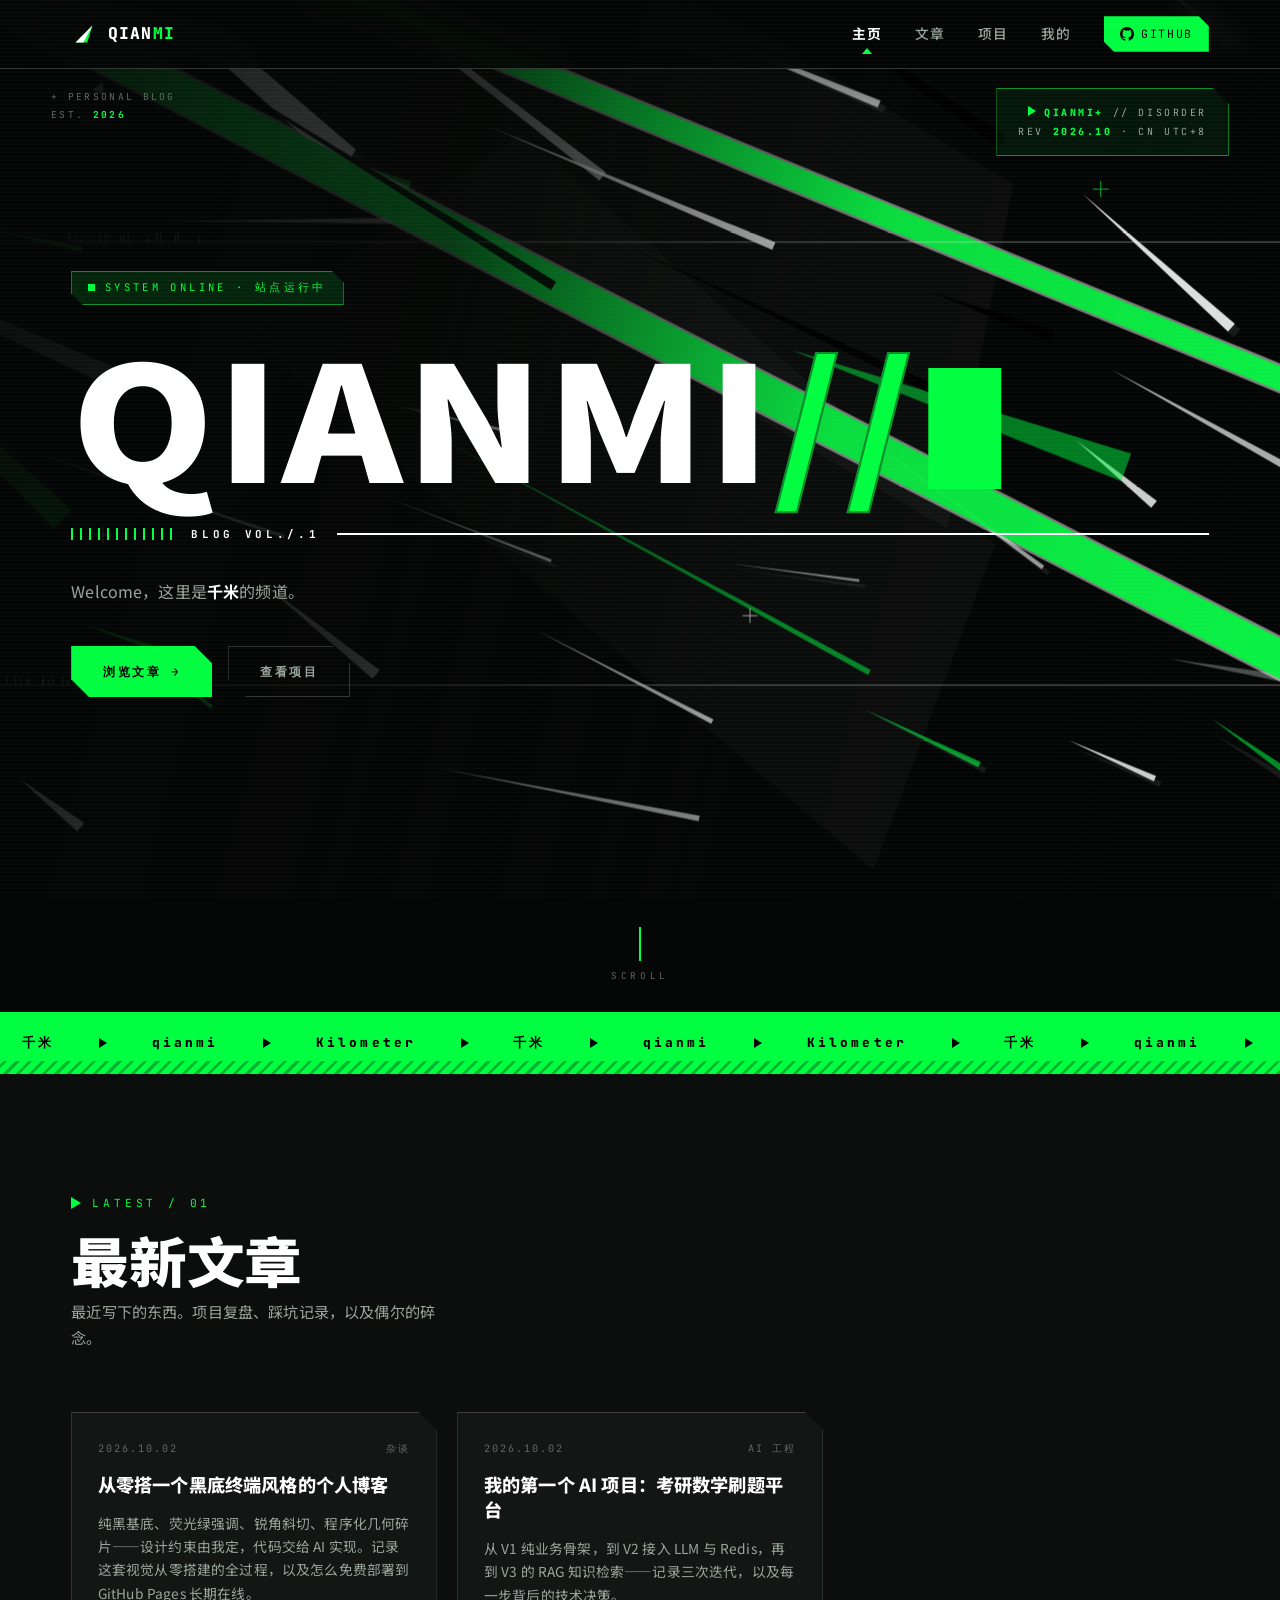
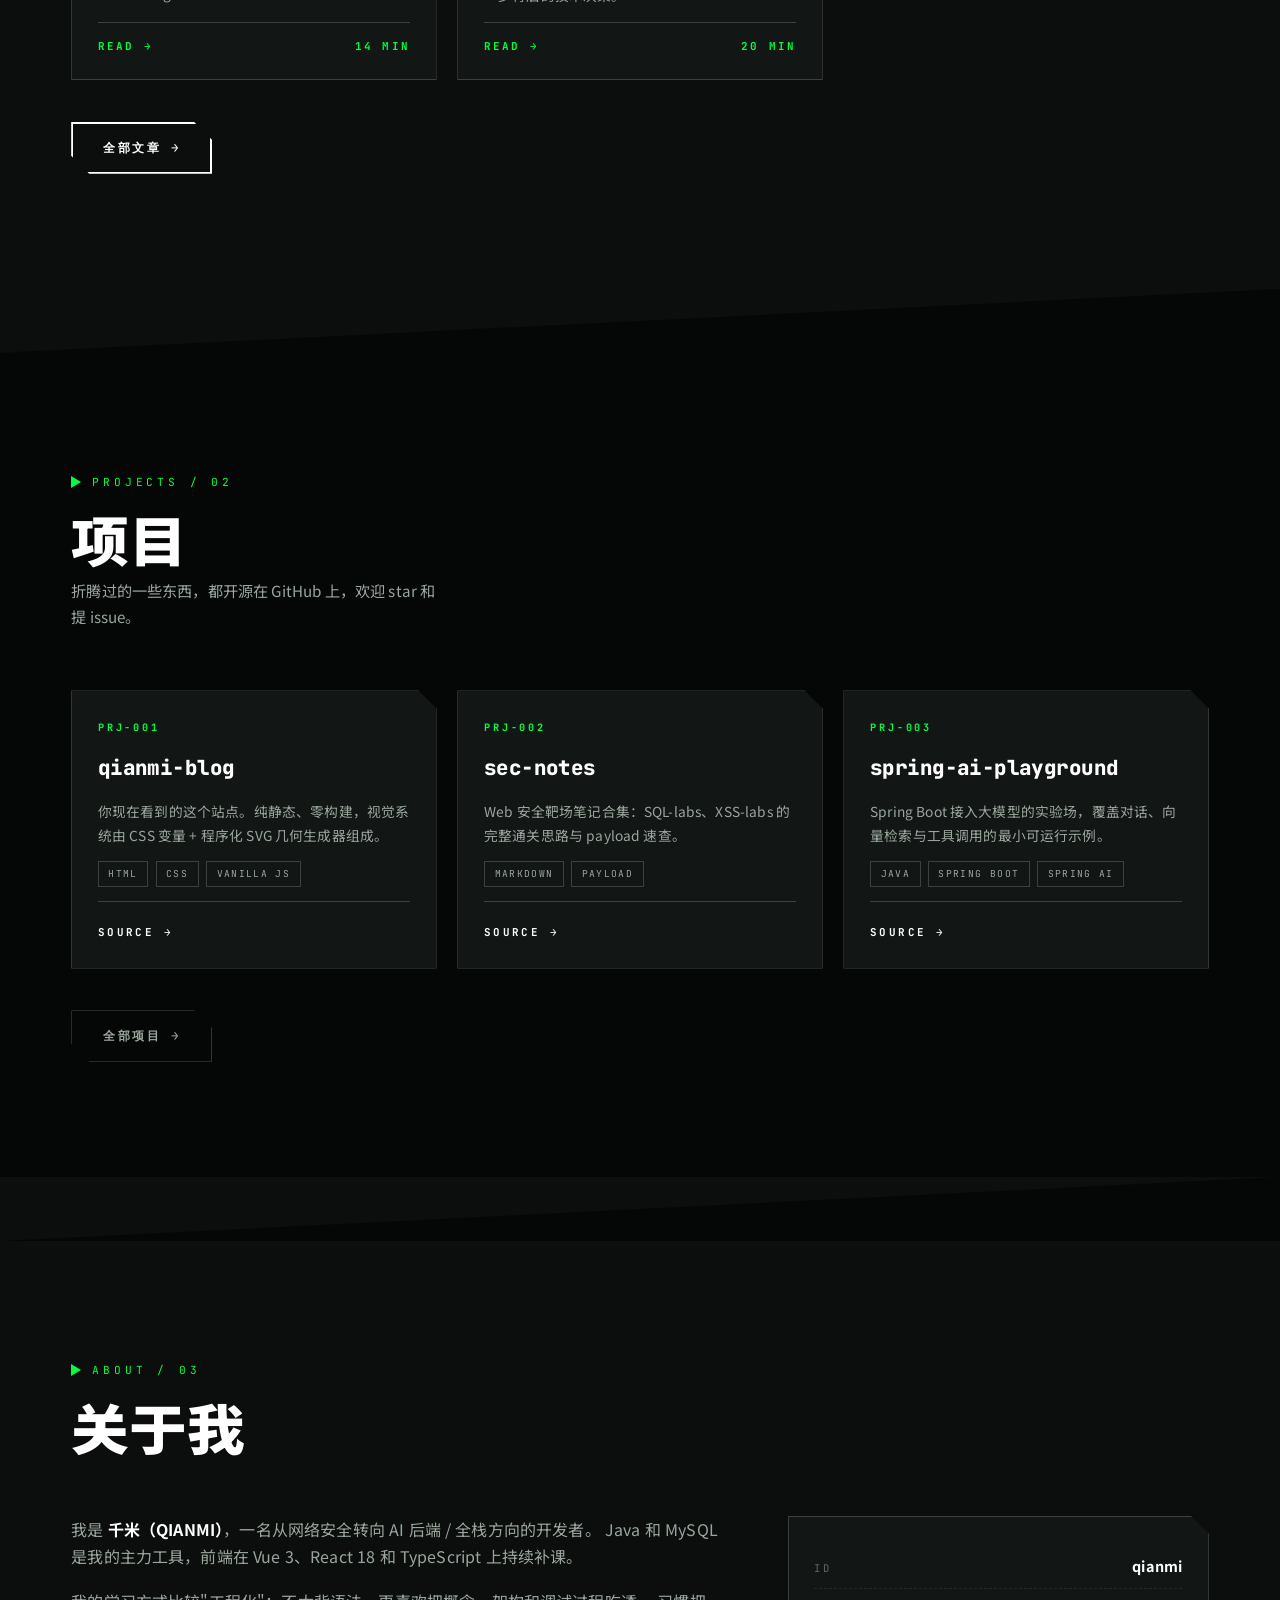
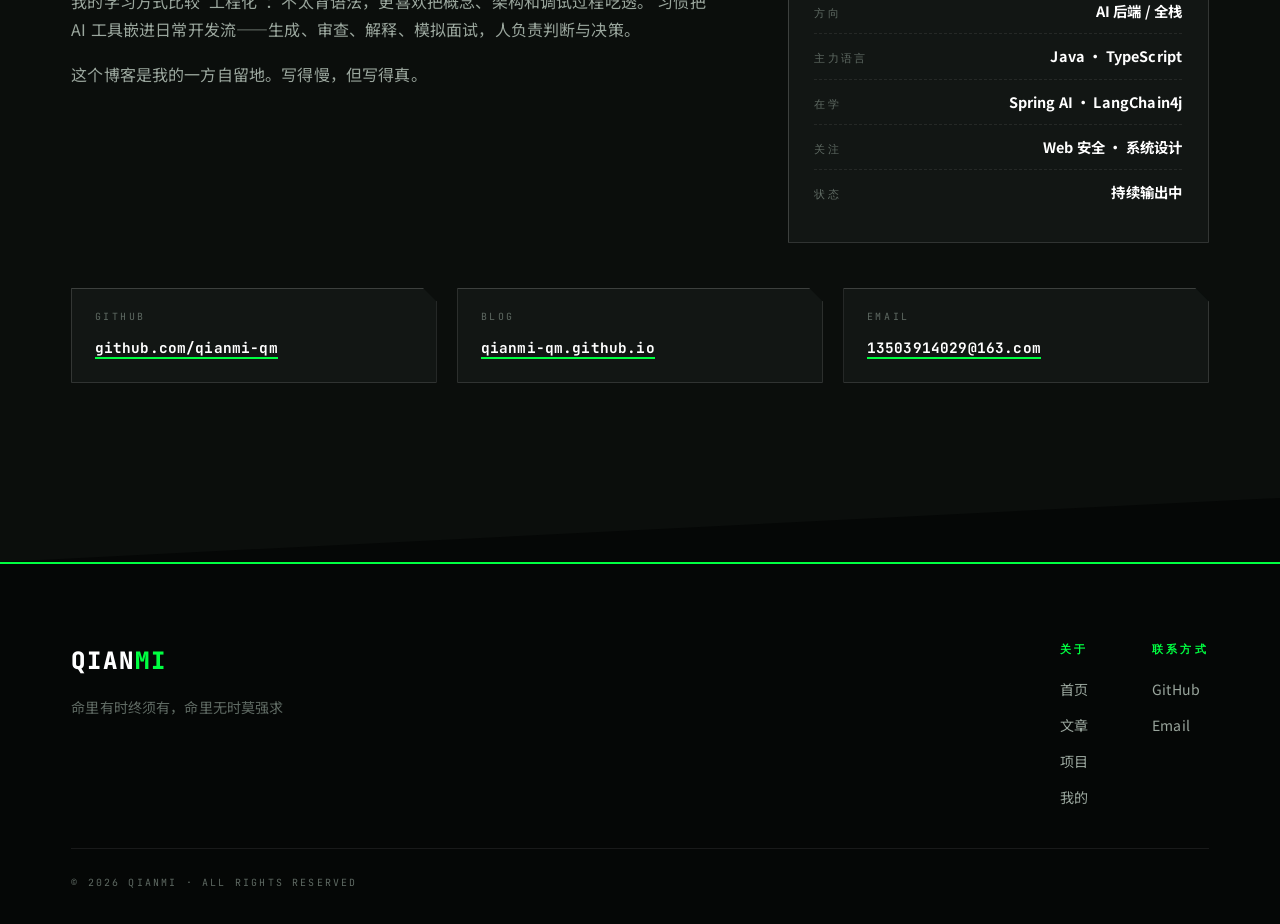
==== index.html @ 4e1a79b9 "feat: 跑马灯上方统一加 SCROLL 指示器、文字在绿色块内垂直居中并加装饰纹理条、撤回像素光标" ====
﻿<!DOCTYPE html>
<html lang="zh-CN">
<head>
<meta charset="UTF-8">
<meta name="viewport" content="width=device-width, initial-scale=1">
<title>QIANMI // 个人博客</title>
<meta name="description" content="QIANMI 的个人博客 —— 记录后端开发、Web 安全与 AI 工程化的学习与实践。">
<link rel="icon" href="data:image/svg+xml,%3Csvg xmlns='http://www.w3.org/2000/svg' viewBox='0 0 40 40'%3E%3Crect width='40' height='40' fill='%23050706'/%3E%3Cpath d='M6 34 L34 6 L26 34 Z' fill='%2300ff41'/%3E%3Cpath d='M6 34 L34 6 L20 34 Z' fill='%23ffffff'/%3E%3C/svg%3E">
<link rel="preconnect" href="https://fonts.googleapis.com">
<link rel="preconnect" href="https://fonts.gstatic.com" crossorigin>
<link href="https://fonts.googleapis.com/css2?family=JetBrains+Mono:wght@300;400;700;800&family=Noto+Sans+SC:wght@400;500;700;900&display=swap" rel="stylesheet">
<link rel="stylesheet" href="assets/css/moss.css">
</head>
<body>

<!-- ========== 导航 ========== -->
<nav class="nav">
  <div class="wrap nav__inner">
    <a class="brand" href="index.html" aria-label="QIANMI 首页">
      <svg class="brand__mark" viewBox="0 0 40 40" aria-hidden="true">
        <rect width="40" height="40" fill="#050706"/>
        <path d="M7 33 L33 7 L25 33 Z" fill="#00ff41"/>
        <path d="M7 33 L33 7 L19 33 Z" fill="#fff"/>
      </svg>
      <span class="brand__text">Qian<em>mi</em></span>
    </a>

    <div class="nav__links">
      <a class="nav__link" href="index.html" aria-current="page">主页</a>
      <a class="nav__link" href="archive.html">文章</a>
      <a class="nav__link" href="projects.html">项目</a>
      <a class="nav__link" href="about.html">我的</a>
      <a class="nav__gh" href="https://github.com/qianmi-qm" target="_blank" rel="noopener">
        <svg width="14" height="14" viewBox="0 0 16 16" fill="currentColor" aria-hidden="true"><path d="M8 0C3.58 0 0 3.58 0 8c0 3.54 2.29 6.53 5.47 7.59.4.07.55-.17.55-.38 0-.19-.01-.82-.01-1.49-2.01.37-2.53-.49-2.69-.94-.09-.23-.48-.94-.82-1.13-.28-.15-.68-.52-.01-.53.63-.01 1.08.58 1.23.82.72 1.21 1.87.87 2.33.66.07-.52.28-.87.51-1.07-1.78-.2-3.64-.89-3.64-3.95 0-.87.31-1.59.82-2.15-.08-.2-.36-1.02.08-2.12 0 0 .67-.21 2.2.82a7.4 7.4 0 0 1 2-.27c.68 0 1.36.09 2 .27 1.53-1.04 2.2-.82 2.2-.82.44 1.1.16 1.92.08 2.12.51.56.82 1.27.82 2.15 0 3.07-1.87 3.75-3.65 3.95.29.25.54.73.54 1.48 0 1.07-.01 1.93-.01 2.2 0 .21.15.46.55.38A8.01 8.01 0 0 0 16 8c0-4.42-3.58-8-8-8Z"/></svg>
        GitHub
      </a>
    </div>

    <button class="nav__toggle" type="button" aria-label="打开导航菜单" aria-expanded="false">
      <span></span><span></span><span></span>
    </button>
  </div>
</nav>

<!-- ========== Hero ========== -->
<header class="hero">
  <svg class="hero__shards" data-shard-field='{"seed":11,"focal":{"x":0.76,"y":0.24},"flow":-155,"density":1.0,"beams":2,"contrast":0.42,"greenRatio":0.32}' aria-hidden="true"></svg>
  <div class="hero__veil"></div>

  <!-- 角落标注 -->
  <span class="corner-label corner-label--tl">+ PERSONAL BLOG<br>EST. <em>2026</em></span>

  <!-- 右上 HUD 科技框 -->
  <div class="hud-box" aria-hidden="true">
    <span class="tri-arrow"></span><b>QIANMI+</b> // DISORDER<br>
    REV <b>2026.10</b> · CN UTC+8
  </div>

  <div class="wrap hero__inner">
    <span class="hero__badge"><i></i> System online · 站点运行中</span>

    <h1 class="hero__title">
      <span data-glitch="QIANMI">QIANMI</span><span class="slash">//</span><i class="cursor" aria-hidden="true"></i>
    </h1>

    <!-- 横贯刻度线条 -->
    <div class="hero__rule" aria-hidden="true">
      <span>BLOG VOL./.1</span>
    </div>

    <p class="hero__cn">
      Welcome，这里是<strong>千米</strong>的频道。
    </p>

    <div class="hero__actions">
      <a class="btn btn--solid" href="archive.html"><span>浏览文章 →</span></a>
      <a class="btn btn--ghost" href="projects.html"><span>查看项目</span></a>
    </div>
  </div>
</header>

<!-- ========== 滚动提示 + 跑马灯 ========== -->
<div class="scroll-hint scroll-hint--strip" aria-hidden="true">
  <i></i>
  <span>Scroll</span>
</div>

<div class="ticker" aria-hidden="true">
  <div class="ticker__track">
    <div class="ticker__group">
      <span class="ticker__item">千米</span><span class="ticker__item">qianmi</span><span class="ticker__item">Kilometer</span>
      <span class="ticker__item">千米</span><span class="ticker__item">qianmi</span><span class="ticker__item">Kilometer</span>
      <span class="ticker__item">千米</span><span class="ticker__item">qianmi</span><span class="ticker__item">Kilometer</span>
      <span class="ticker__item">千米</span><span class="ticker__item">qianmi</span><span class="ticker__item">Kilometer</span>
      <span class="ticker__item">千米</span><span class="ticker__item">qianmi</span><span class="ticker__item">Kilometer</span>
      <span class="ticker__item">千米</span><span class="ticker__item">qianmi</span><span class="ticker__item">Kilometer</span>
    </div>
    <div class="ticker__group">
      <span class="ticker__item">千米</span><span class="ticker__item">qianmi</span><span class="ticker__item">Kilometer</span>
      <span class="ticker__item">千米</span><span class="ticker__item">qianmi</span><span class="ticker__item">Kilometer</span>
      <span class="ticker__item">千米</span><span class="ticker__item">qianmi</span><span class="ticker__item">Kilometer</span>
      <span class="ticker__item">千米</span><span class="ticker__item">qianmi</span><span class="ticker__item">Kilometer</span>
      <span class="ticker__item">千米</span><span class="ticker__item">qianmi</span><span class="ticker__item">Kilometer</span>
      <span class="ticker__item">千米</span><span class="ticker__item">qianmi</span><span class="ticker__item">Kilometer</span>
    </div>
  </div>
</div>

<div class="neon-bar" aria-hidden="true"></div>

<!-- ========== 最新文章 ========== -->
<section class="sec sec--ink-2">
  <div class="wrap">
    <div class="sec__head reveal">
      <span class="kicker">Latest / 01</span>
      <h2 class="sec__title">最新文章</h2>
      <p class="sec__desc">最近写下的东西。项目复盘、踩坑记录，以及偶尔的碎念。</p>
    </div>

    <div class="post-grid">
      <a class="post-tile reveal" href="posts/homepage-build.html" data-delay="0">
        <div class="post-tile__top">
          <span>2026.10.02</span>
          <span>杂谈</span>
        </div>
        <h3 class="post-tile__title">从零搭一个黑底终端风格的个人博客</h3>
        <p class="post-tile__excerpt">纯黑基底、荧光绿强调、锐角斜切、程序化几何碎片——设计约束由我定，代码交给 AI 实现。记录这套视觉从零搭建的全过程，以及怎么免费部署到 GitHub Pages 长期在线。</p>
        <div class="post-tile__foot">
          <span>Read →</span>
          <span>14 min</span>
        </div>
      </a>

      <a class="post-tile reveal" href="posts/first-ai-program.html" data-delay="90">
        <div class="post-tile__top">
          <span>2026.10.02</span>
          <span>AI 工程</span>
        </div>
        <h3 class="post-tile__title">我的第一个 AI 项目：考研数学刷题平台</h3>
        <p class="post-tile__excerpt">从 V1 纯业务骨架，到 V2 接入 LLM 与 Redis，再到 V3 的 RAG 知识检索——记录三次迭代，以及每一步背后的技术决策。</p>
        <div class="post-tile__foot">
          <span>Read →</span>
          <span>20 min</span>
        </div>
      </a>
    </div>

    <div class="hero__actions" style="margin-top:2.6rem">
      <a class="btn" href="archive.html"><span>全部文章 →</span></a>
    </div>
  </div>
</section>

<div class="slant slant--2-ink" aria-hidden="true"></div>

<!-- ========== 项目（黑底对比区） ========== -->
<section class="sec sec--ink">
  <div class="wrap">
    <div class="sec__head reveal">
      <span class="kicker">Projects / 02</span>
      <h2 class="sec__title">项目</h2>
      <p class="sec__desc">折腾过的一些东西，都开源在 GitHub 上，欢迎 star 和提 issue。</p>
    </div>

    <div class="proj-grid">
      <article class="proj-card reveal" data-delay="0">
        <span class="proj-card__id">PRJ-001</span>
        <h3 class="proj-card__name">qianmi-blog</h3>
        <p class="proj-card__desc">你现在看到的这个站点。纯静态、零构建，视觉系统由 CSS 变量 + 程序化 SVG 几何生成器组成。</p>
        <div class="proj-card__stack">
          <span>HTML</span><span>CSS</span><span>Vanilla JS</span>
        </div>
        <div class="proj-card__links">
          <a href="https://github.com/qianmi-qm" target="_blank" rel="noopener">Source →</a>
        </div>
      </article>

      <article class="proj-card reveal" data-delay="90">
        <span class="proj-card__id">PRJ-002</span>
        <h3 class="proj-card__name">sec-notes</h3>
        <p class="proj-card__desc">Web 安全靶场笔记合集：SQL-labs、XSS-labs 的完整通关思路与 payload 速查。</p>
        <div class="proj-card__stack">
          <span>Markdown</span><span>Payload</span>
        </div>
        <div class="proj-card__links">
          <a href="https://github.com/qianmi-qm" target="_blank" rel="noopener">Source →</a>
        </div>
      </article>

      <article class="proj-card reveal" data-delay="180">
        <span class="proj-card__id">PRJ-003</span>
        <h3 class="proj-card__name">spring-ai-playground</h3>
        <p class="proj-card__desc">Spring Boot 接入大模型的实验场，覆盖对话、向量检索与工具调用的最小可运行示例。</p>
        <div class="proj-card__stack">
          <span>Java</span><span>Spring Boot</span><span>Spring AI</span>
        </div>
        <div class="proj-card__links">
          <a href="https://github.com/qianmi-qm" target="_blank" rel="noopener">Source →</a>
        </div>
      </article>
    </div>

    <div class="hero__actions" style="margin-top:2.6rem">
      <a class="btn btn--ghost" href="projects.html"><span>全部项目 →</span></a>
    </div>
  </div>
</section>

<div class="slant slant--ink-2 slant--rev" aria-hidden="true"></div>

<!-- ========== 关于 ========== -->
<section class="sec sec--ink-2">
  <div class="wrap">
    <div class="sec__head reveal">
      <span class="kicker">About / 03</span>
      <h2 class="sec__title">关于我</h2>
    </div>

    <div class="about-grid">
      <div class="about-text reveal">
        <p>
          我是 <strong>千米（QIANMI）</strong>，一名从网络安全转向 AI 后端 / 全栈方向的开发者。
          Java 和 MySQL 是我的主力工具，前端在 Vue 3、React 18 和 TypeScript 上持续补课。
        </p>
        <p>
          我的学习方式比较"工程化"：不太背语法，更喜欢把概念、架构和调试过程吃透。
          习惯把 AI 工具嵌进日常开发流——生成、审查、解释、模拟面试，人负责判断与决策。
        </p>
        <p>
          这个博客是我的一方自留地。写得慢，但写得真。
        </p>
      </div>

      <aside class="about-facts reveal" data-delay="120">
        <dl style="margin:0">
          <div class="fact"><dt>ID</dt><dd>qianmi</dd></div>
          <div class="fact"><dt>方向</dt><dd>AI 后端 / 全栈</dd></div>
          <div class="fact"><dt>主力语言</dt><dd>Java · TypeScript</dd></div>
          <div class="fact"><dt>在学</dt><dd>Spring AI · LangChain4j</dd></div>
          <div class="fact"><dt>关注</dt><dd>Web 安全 · 系统设计</dd></div>
          <div class="fact"><dt>状态</dt><dd>持续输出中</dd></div>
        </dl>
      </aside>
    </div>

    <div class="contact-list reveal">
      <dl class="contact-item" style="margin:0">
        <dt>GitHub</dt>
        <dd><a href="https://github.com/qianmi-qm" target="_blank" rel="noopener">github.com/qianmi-qm</a></dd>
      </dl>
      <dl class="contact-item" style="margin:0">
        <dt>Blog</dt>
        <dd><a href="index.html">qianmi-qm.github.io</a></dd>
      </dl>
      <dl class="contact-item" style="margin:0">
        <dt>Email</dt>
        <dd><a href="mailto:13503914029@163.com">13503914029@163.com</a></dd>
      </dl>
    </div>
  </div>
</section>

<div class="slant slant--2-ink" aria-hidden="true"></div>

<!-- ========== 页脚 ========== -->
<footer class="footer">
  <div class="wrap">
    <div class="footer__top">
      <div class="footer__brand">
        <span class="brand__text">Qian<em>mi</em></span>
        <p>命里有时终须有，命里无时莫强求</p>
      </div>

      <div class="footer__cols">
        <div class="footer__col">
          <h4>关于</h4>
          <ul>
            <li><a href="index.html">首页</a></li>
            <li><a href="archive.html">文章</a></li>
            <li><a href="projects.html">项目</a></li>
            <li><a href="about.html">我的</a></li>
          </ul>
        </div>
        <div class="footer__col">
          <h4>联系方式</h4>
          <ul>
            <li><a href="https://github.com/qianmi-qm" target="_blank" rel="noopener">GitHub</a></li>
            <li><a href="mailto:13503914029@163.com">Email</a></li>
          </ul>
        </div>
      </div>
    </div>

    <div class="footer__bottom">
      <span>© <span data-year>2026</span> QIANMI · ALL RIGHTS RESERVED</span>
    </div>
  </div>
</footer>

<script src="assets/js/moss.js"></script>
</body>
</html>
---- assets/css/moss.css ----
/* ==========================================================================
   QIANMI // MOSS SYSTEM v5 — BLACK TERMINAL
   纯黑基底 · 白荆棘碎片 · 荧光绿强调 · 横贯刻度线 · 宽体海报排版
   ========================================================================== */

/* ---------- 1. Tokens ---------- */
:root {
  --ink: #000000;
  --bg: #050706;
  --bg-2: #0b0e0c;
  --bg-3: #121614;
  --bg-4: #1a201c;
  --paper: #ffffff;

  --neon: #00ff41;
  --neon-deep: #0a8f2a;
  --neon-ghost: rgba(0, 255, 65, 0.12);

  --fg: #ffffff;
  --fg-dim: #9aa69d;
  --fg-mute: #5f6a63;
  --fg-faint: rgba(255, 255, 255, 0.2);

  --grey-18: #1c1c1c;
  --grey-55: #6b6b6b;
  --grey-70: #9a9a9a;
  --grey-85: #d6d6d6;

  --line: rgba(255, 255, 255, 0.18);
  --line-soft: rgba(255, 255, 255, 0.08);

  --mono: "JetBrains Mono", "IBM Plex Mono", ui-monospace, SFMono-Regular,
    "SF Mono", Consolas, "Liberation Mono", "Courier New", monospace;
  --cjk: "Noto Sans SC", -apple-system, BlinkMacSystemFont, "PingFang SC",
    "Hiragino Sans GB", "Microsoft YaHei", "Source Han Sans SC", sans-serif;

  --wrap: 1240px;
  --gutter: clamp(1.15rem, 4vw, 3.5rem);

  --cut: 18px;              /* 斜切角尺寸 */
  --strip-h: clamp(9px, 1.2vw, 13px);   /* 跑马灯下方装饰条高度 */
  --ease: cubic-bezier(0.16, 1, 0.3, 1);
}

/* ---------- 2. Reset ---------- */
*,
*::before,
*::after {
  box-sizing: border-box;
}

html {
  -webkit-text-size-adjust: 100%;
  scroll-behavior: smooth;
}

body {
  margin: 0;
  background: var(--bg);
  color: var(--fg);
  font-family: var(--cjk);
  font-size: 16px;
  line-height: 1.7;
  letter-spacing: 0.01em;
  overflow-x: hidden;
  -webkit-font-smoothing: antialiased;
}

img,
svg {
  display: block;
  max-width: 100%;
}

a {
  color: inherit;
  text-decoration: none;
}

button {
  font: inherit;
  color: inherit;
  background: none;
  border: 0;
  cursor: pointer;
}

::selection {
  background: var(--neon);
  color: var(--ink);
}

/* 全局扫描线 */
body::after {
  content: "";
  position: fixed;
  inset: 0;
  z-index: 9000;
  pointer-events: none;
  background: repeating-linear-gradient(
    to bottom,
    rgba(255, 255, 255, 0.022) 0 1px,
    transparent 1px 4px
  );
}

/* ---------- 3. Layout ---------- */
.wrap {
  width: 100%;
  max-width: var(--wrap);
  margin-inline: auto;
  padding-inline: var(--gutter);
}

.sec {
  position: relative;
  padding-block: clamp(4rem, 9vw, 8rem);
  background: var(--bg);
  color: var(--fg);
}

.sec--ink {
  background: var(--bg);
  color: var(--fg);
}

/* 深色交替区块：比 --bg 略亮一档，用明度差代替过去的白底对比 */
.sec--ink-2 {
  background: var(--bg-2);
  color: var(--fg);
}

/* 斜切过渡带 */
.slant {
  position: relative;
  height: clamp(38px, 5vw, 78px);
  background: var(--a, var(--bg));
}

.slant::after {
  content: "";
  position: absolute;
  inset: 0;
  background: var(--b, var(--bg-2));
  clip-path: polygon(0 100%, 100% 0, 100% 100%);
}

.slant--rev::after {
  clip-path: polygon(0 0, 100% 0, 0 100%);
}

.slant--ink-2   { --a: var(--bg); --b: var(--bg-2); }
.slant--2-ink   { --a: var(--bg-2); --b: var(--bg); }
.slant--neon-2  { --a: var(--neon); --b: var(--bg-2); }

/* ---------- 4. 排版工具 ---------- */
.mono {
  font-family: var(--mono);
  font-weight: 400;
  letter-spacing: 0.16em;
  text-transform: uppercase;
}

.tech-label {
  font-family: var(--mono);
  font-size: 0.66rem;
  letter-spacing: 0.3em;
  text-transform: uppercase;
  color: var(--fg-mute);
}

.tech-label--neon {
  color: var(--neon);
}

.kicker {
  display: inline-flex;
  align-items: center;
  gap: 0.7rem;
  font-family: var(--mono);
  font-size: 0.7rem;
  letter-spacing: 0.34em;
  text-transform: uppercase;
  color: var(--neon);
}

.kicker::before {
  content: "";
  width: 0;
  height: 0;
  border-top: 6px solid transparent;
  border-bottom: 6px solid transparent;
  border-left: 10px solid var(--neon);
}

.sec__head {
  margin-bottom: clamp(2.2rem, 5vw, 3.8rem);
  position: relative;
}

.sec__title {
  margin: 0.9rem 0 0.7rem;
  font-size: clamp(2rem, 4.6vw, 3.4rem);
  font-weight: 900;
  line-height: 1.05;
  letter-spacing: 0.01em;
  transform: scaleX(1.06);
  transform-origin: left center;
}

.sec__desc {
  margin: 0;
  max-width: 46ch;
  color: var(--fg-dim);
  font-size: 0.95rem;
}

/* ---------- 5. 故障字 ---------- */
.glitch {
  position: relative;
  display: inline-block;
}

.glitch__layer {
  position: absolute;
  inset: 0;
  pointer-events: none;
  opacity: 0;
}

.glitch__layer--a {
  color: var(--neon);
  animation: glitch-a 3.4s infinite steps(1);
}

.glitch__layer--b {
  color: currentColor;
  animation: glitch-b 3.4s infinite steps(1);
}

@keyframes glitch-a {
  0%, 88%, 100% { opacity: 0; }
  89% { opacity: 0.85; transform: translate(-6px, 3px); clip-path: inset(12% 0 58% 0); }
  91% { opacity: 0.85; transform: translate(5px, -2px); clip-path: inset(62% 0 8% 0); }
  93% { opacity: 0.85; transform: translate(-3px, 1px); clip-path: inset(38% 0 34% 0); }
  95% { opacity: 0; }
}

@keyframes glitch-b {
  0%, 88%, 100% { opacity: 0; }
  90% { opacity: 0.7; transform: translate(6px, -3px); clip-path: inset(4% 0 72% 0); }
  92% { opacity: 0.7; transform: translate(-5px, 2px); clip-path: inset(70% 0 4% 0); }
  94% { opacity: 0; }
}

/* ---------- 6. 导航 ---------- */
.nav {
  position: fixed;
  inset: 0 0 auto;
  z-index: 1000;
  background: rgba(5, 7, 6, 0.9);
  -webkit-backdrop-filter: blur(10px);
  backdrop-filter: blur(10px);
  border-bottom: 1px solid var(--line);
  transition: background 0.3s var(--ease);
}

.nav.is-stuck {
  background: rgba(5, 7, 6, 0.97);
  border-bottom-color: var(--neon-deep);
}

.nav__inner {
  display: flex;
  align-items: center;
  justify-content: space-between;
  gap: 1.5rem;
  height: 68px;
}

.brand {
  display: inline-flex;
  align-items: center;
  gap: 0.65rem;
}

.brand__mark {
  width: 26px;
  height: 26px;
  transition: transform 0.4s var(--ease);
}

.brand:hover .brand__mark {
  transform: rotate(90deg);
}

.brand__text {
  font-family: var(--mono);
  font-weight: 800;
  font-size: 1.02rem;
  letter-spacing: 0.08em;
  text-transform: uppercase;
  color: var(--fg);
}

.brand__text em {
  font-style: normal;
  color: var(--neon);
}

.nav__links {
  display: flex;
  align-items: center;
  gap: clamp(1rem, 2.6vw, 2.2rem);
}

.nav__link {
  position: relative;
  font-size: 0.86rem;
  font-weight: 500;
  letter-spacing: 0.06em;
  padding-block: 0.4rem;
  color: var(--fg-dim);
  transition: color 0.2s;
}

.nav__link::after {
  content: "";
  position: absolute;
  left: 50%;
  bottom: -2px;
  width: 0;
  height: 0;
  transform: translateX(-50%);
  border-left: 5px solid transparent;
  border-right: 5px solid transparent;
  border-bottom: 6px solid var(--neon);
  opacity: 0;
  transition: opacity 0.25s var(--ease);
}

.nav__link:hover,
.nav__link[aria-current="page"] {
  color: var(--fg);
  font-weight: 700;
}

.nav__link:hover::after,
.nav__link[aria-current="page"]::after {
  opacity: 1;
}

.nav__gh {
  display: inline-flex;
  align-items: center;
  gap: 0.45rem;
  font-family: var(--mono);
  font-size: 0.72rem;
  letter-spacing: 0.14em;
  text-transform: uppercase;
  background: var(--neon);
  color: var(--ink);
  padding: 0.5rem 1rem;
  clip-path: polygon(0 0, calc(100% - 10px) 0, 100% 10px, 100% 100%, 10px 100%, 0 calc(100% - 10px));
  transition: transform 0.25s var(--ease), box-shadow 0.25s var(--ease);
}

.nav__gh:hover {
  transform: translate(-3px, -3px);
  box-shadow: 4px 4px 0 var(--paper);
}

.nav__toggle {
  display: none;
  position: relative;
  width: 40px;
  height: 40px;
}

.nav__toggle span {
  position: absolute;
  left: 8px;
  right: 8px;
  height: 2px;
  background: var(--fg);
  transition: transform 0.3s var(--ease), opacity 0.3s;
}

.nav__toggle span:nth-child(1) { top: 14px; }
.nav__toggle span:nth-child(2) { top: 19px; }
.nav__toggle span:nth-child(3) { top: 24px; }

.nav.is-open .nav__toggle span:nth-child(1) { transform: translateY(5px) rotate(45deg); }
.nav.is-open .nav__toggle span:nth-child(2) { opacity: 0; }
.nav.is-open .nav__toggle span:nth-child(3) { transform: translateY(-5px) rotate(-45deg); }

/* ---------- 7. 按钮 ---------- */
/* 主按钮：白描边黑底，hover 亮成荧光绿 */
.btn {
  position: relative;
  display: inline-flex;
  align-items: center;
  justify-content: center;
  font-family: var(--mono);
  font-size: 0.78rem;
  font-weight: 700;
  letter-spacing: 0.2em;
  text-transform: uppercase;
  padding: 0.95rem 2rem;
  background: transparent;
  color: var(--fg);
  box-shadow: inset 0 0 0 2px var(--paper);
  clip-path: polygon(0 0, calc(100% - var(--cut)) 0, 100% var(--cut),
    100% 100%, var(--cut) 100%, 0 calc(100% - var(--cut)));
  transition: transform 0.22s var(--ease), box-shadow 0.22s var(--ease),
    background 0.22s var(--ease), color 0.22s var(--ease);
}

.btn:hover {
  transform: translate(-4px, -4px);
  box-shadow: inset 0 0 0 2px var(--neon), 5px 5px 0 var(--neon);
  color: var(--neon);
}

.btn:active {
  transform: translate(0, 0);
  box-shadow: inset 0 0 0 2px var(--neon);
}

/* 实心：荧光绿底黑字，视觉权重最高 */
.btn--solid {
  background: var(--neon);
  color: var(--ink);
  box-shadow: none;
}

.btn--solid:hover {
  color: var(--ink);
  box-shadow: 5px 5px 0 var(--paper);
}

/* 幽灵：细描边，权重最低 */
.btn--ghost {
  background: transparent;
  color: var(--fg-dim);
  box-shadow: inset 0 0 0 1px var(--line);
}

.btn--ghost:hover {
  color: var(--fg);
  box-shadow: inset 0 0 0 1px var(--paper), 5px 5px 0 var(--neon);
}

/* ---------- 8. Hero ---------- */
.hero {
  position: relative;
  min-height: 100svh;
  display: flex;
  align-items: center;
  background: var(--bg);
  overflow: hidden;
  padding-top: 68px;
}

.hero__shards {
  position: absolute;
  inset: 0;
  width: 100%;
  height: 100%;
  will-change: transform;
}

.hero__veil {
  position: absolute;
  inset: 0;
  background: linear-gradient(
    105deg,
    rgba(5, 7, 6, 0.96) 0%,
    rgba(5, 7, 6, 0.78) 34%,
    rgba(5, 7, 6, 0.1) 62%,
    rgba(5, 7, 6, 0) 100%
  );
  pointer-events: none;
}

.hero__inner {
  position: relative;
  z-index: 3;
  padding-block: clamp(5rem, 10vw, 8rem);
}

.hero__badge {
  display: inline-flex;
  align-items: center;
  gap: 0.6rem;
  font-family: var(--mono);
  font-size: 0.66rem;
  letter-spacing: 0.32em;
  text-transform: uppercase;
  color: var(--neon);
  border: 1px solid var(--neon-deep);
  background: var(--neon-ghost);
  padding: 0.45rem 1rem;
  margin-bottom: 2rem;
  clip-path: polygon(0 0, calc(100% - 12px) 0, 100% 12px, 100% 100%, 12px 100%, 0 calc(100% - 12px));
}

.hero__badge i {
  width: 7px;
  height: 7px;
  background: var(--neon);
  animation: pulse 1.7s infinite;
}

@keyframes pulse {
  0%, 100% { opacity: 1; }
  50% { opacity: 0.2; }
}

.hero__title {
  margin: 0;
  font-size: clamp(3.4rem, 12.5vw, 10.5rem);
  font-weight: 900;
  line-height: 0.95;
  letter-spacing: 0.01em;
  color: var(--fg);
  transform: scaleX(1.14);
  transform-origin: left center;
}

.hero__title .slash {
  color: var(--neon);
  -webkit-text-stroke: 2px var(--neon-deep);
  font-weight: 900;
}

/* 终端光标：标题后闪烁的方块 */
.hero__title .cursor {
  display: inline-block;
  width: 0.4em;
  height: 0.76em;
  margin-left: 0.06em;
  background: var(--neon);
  vertical-align: -0.04em;
  animation: cursor-blink 1.05s steps(1) infinite;
}

@keyframes cursor-blink {
  0%, 49% { opacity: 1; }
  50%, 100% { opacity: 0; }
}

/* 横贯刻度线条 */
.hero__rule {
  position: relative;
  display: flex;
  align-items: center;
  gap: 1.1rem;
  margin: 2.2rem 0 2rem;
}

.hero__rule::before {
  content: "";
  flex: 0 0 clamp(1.5rem, 8vw, 7rem);
  height: 12px;
  background: repeating-linear-gradient(
    to right,
    var(--neon) 0 2px,
    transparent 2px 9px
  );
}

.hero__rule::after {
  content: "";
  flex: 1;
  height: 2px;
  background: var(--paper);
}

.hero__rule span {
  font-family: var(--mono);
  font-size: 0.68rem;
  font-weight: 700;
  letter-spacing: 0.34em;
  text-transform: uppercase;
  color: var(--fg);
  white-space: nowrap;
}

.hero__cn {
  margin: 0 0 2.4rem;
  max-width: 56ch;
  font-size: 1rem;
  line-height: 2;
  color: var(--fg-dim);
}

.hero__cn strong {
  color: var(--fg);
}

.hero__actions {
  display: flex;
  flex-wrap: wrap;
  gap: 1rem;
}

/* 角落标注 */
.corner-label {
  position: absolute;
  z-index: 4;
  font-family: var(--mono);
  font-size: 0.6rem;
  letter-spacing: 0.24em;
  text-transform: uppercase;
  line-height: 1.9;
  color: var(--fg-mute);
}

.corner-label--tl { top: 88px; left: var(--gutter); }
.corner-label--tr { top: 88px; right: var(--gutter); text-align: right; }
.corner-label--br { bottom: 26px; right: var(--gutter); text-align: right; }

.corner-label em {
  font-style: normal;
  color: var(--neon);
  font-weight: 700;
}

/* HUD 科技框 */
.hud-box {
  position: absolute;
  z-index: 4;
  top: 88px;
  right: var(--gutter);
  border: 1px solid var(--neon-deep);
  background: rgba(0, 255, 65, 0.06);
  padding: 0.85rem 1.3rem 0.8rem;
  clip-path: polygon(0 0, calc(100% - 16px) 0, 100% 16px, 100% 100%, 0 100%);
  font-family: var(--mono);
  font-size: 0.62rem;
  letter-spacing: 0.26em;
  text-transform: uppercase;
  line-height: 2;
  color: var(--fg-dim);
  text-align: right;
}

.hud-box b {
  color: var(--neon);
  font-weight: 800;
}

.hud-box .tri-arrow {
  display: inline-block;
  margin-right: 0.5rem;
}

.cross {
  position: absolute;
  z-index: 4;
  width: 16px;
  height: 16px;
  pointer-events: none;
}

.cross::before,
.cross::after {
  content: "";
  position: absolute;
  background: var(--fg);
}

.cross::before {
  left: 0; right: 0; top: 7px; height: 2px;
}

.cross::after {
  top: 0; bottom: 0; left: 7px; width: 2px;
}

.cross--neon::before,
.cross--neon::after {
  background: var(--neon);
}

/* 飞散碎片装饰 */
.hero-debris {
  position: absolute;
  inset: 0;
  z-index: 2;
  pointer-events: none;
}

.hero-debris i {
  position: absolute;
  display: block;
  background: var(--fg);
  animation: debris-float 5.2s ease-in-out infinite;
}

@keyframes debris-float {
  0%, 100% { transform: translateY(0) rotate(var(--r, 30deg)); }
  50% { transform: translateY(-9px) rotate(var(--r, 30deg)); }
}

.scroll-hint {
  position: absolute;
  z-index: 4;
  left: 50%;
  bottom: 22px;
  transform: translateX(-50%);
  display: flex;
  flex-direction: column;
  align-items: center;
  gap: 0.5rem;
  font-family: var(--mono);
  font-size: 0.58rem;
  letter-spacing: 0.4em;
  text-transform: uppercase;
  color: var(--fg-mute);
}

.scroll-hint i {
  width: 2px;
  height: 34px;
  background: var(--line);
  position: relative;
  overflow: hidden;
}

.scroll-hint i::after {
  content: "";
  position: absolute;
  inset: 0;
  background: var(--neon);
  animation: scroll-drip 1.8s var(--ease) infinite;
}

@keyframes scroll-drip {
  0% { transform: translateY(-100%); }
  60%, 100% { transform: translateY(100%); }
}

/* 跑马灯上方的滚动提示：静态流式版本（hero 内那枚为绝对定位） */
.scroll-hint--strip {
  position: static;
  left: auto;
  bottom: auto;
  transform: none;
  padding-block: clamp(1.1rem, 2.6vw, 1.7rem);
}

/* ---------- 9. 跑马灯 ---------- */
.ticker {
  position: relative;
  background: var(--neon);
  color: var(--ink);
  overflow: hidden;
  /* 文字在「跑马灯 + 下方装饰条」整块荧光绿里上下等距 */
  padding-top: calc(0.85rem + var(--strip-h) / 2);
  padding-bottom: calc(0.85rem - var(--strip-h) / 2);
}

.ticker__track {
  display: flex;
  width: max-content;
  animation: ticker-run 40s linear infinite;
}

.ticker:hover .ticker__track {
  animation-play-state: paused;
}

@keyframes ticker-run {
  from { transform: translateX(-50%); }
  to   { transform: translateX(0); }
}

.ticker__group {
  display: flex;
  align-items: center;
  flex-shrink: 0;
}

.ticker__item {
  display: inline-flex;
  align-items: center;
  font-family: var(--mono);
  font-size: 0.8rem;
  font-weight: 800;
  letter-spacing: 0.24em;
  text-transform: none;
  white-space: nowrap;
  padding-inline: 1.4rem;
}

.ticker__item::after {
  content: "";
  margin-left: 2.8rem;
  width: 0;
  height: 0;
  border-top: 5px solid transparent;
  border-bottom: 5px solid transparent;
  border-left: 8px solid var(--ink);
}

/* 跑马灯下方装饰条：通栏荧光绿，带斜向细纹 */
.neon-bar {
  height: var(--strip-h);
  background-color: var(--neon);
  background-image: repeating-linear-gradient(
    -45deg,
    rgba(0, 0, 0, 0.28) 0 3px,
    transparent 3px 9px
  );
}

/* ---------- 10. 归档列表卡 ---------- */
.posts {
  display: grid;
  gap: 1.1rem;
}

.post-card {
  position: relative;
  display: grid;
  grid-template-columns: auto 1fr auto;
  gap: clamp(1.2rem, 3vw, 2.6rem);
  align-items: center;
  background: var(--bg-3);
  border: 1px solid var(--line);
  padding: 1.6rem clamp(1.4rem, 3vw, 2.4rem);
  clip-path: polygon(0 0, calc(100% - var(--cut)) 0, 100% var(--cut), 100% 100%, 0 100%);
  transition: transform 0.22s var(--ease), box-shadow 0.22s var(--ease),
    border-color 0.22s var(--ease), background 0.22s var(--ease);
}

.post-card:hover {
  transform: translate(-4px, -4px);
  box-shadow: 6px 6px 0 var(--neon);
  border-color: var(--neon);
  background: var(--bg-4);
  z-index: 2;
}

.post-card__idx {
  font-family: var(--mono);
  font-size: clamp(1.6rem, 3vw, 2.4rem);
  font-weight: 800;
  color: var(--fg-faint);
  line-height: 1;
  transition: color 0.22s var(--ease);
}

.post-card:hover .post-card__idx {
  color: var(--neon);
}

.post-card__meta {
  display: flex;
  flex-wrap: wrap;
  gap: 1rem;
  font-family: var(--mono);
  font-size: 0.66rem;
  letter-spacing: 0.2em;
  text-transform: uppercase;
  color: var(--fg-mute);
  margin-bottom: 0.6rem;
}

.post-card__meta .cat {
  color: var(--neon);
  font-weight: 700;
}

.post-card__title {
  margin: 0;
  font-size: clamp(1.1rem, 2vw, 1.4rem);
  font-weight: 800;
  line-height: 1.35;
  color: var(--fg);
}

.post-card__excerpt {
  margin: 0.5rem 0 0;
  font-size: 0.88rem;
  color: var(--fg-dim);
  max-width: 62ch;
}

.post-card__go {
  font-size: 1.5rem;
  font-weight: 800;
  color: var(--fg-faint);
  transition: transform 0.22s var(--ease), color 0.22s var(--ease);
}

.post-card:hover .post-card__go {
  color: var(--neon);
  transform: translateX(6px);
}





/* ---------- 11. 首页文章格 ---------- */
.post-grid {
  display: grid;
  grid-template-columns: repeat(3, 1fr);
  gap: 1.3rem;
}

.post-tile {
  position: relative;
  display: flex;
  flex-direction: column;
  gap: 0.9rem;
  background: var(--bg-3);
  border: 1px solid var(--line);
  padding: 1.7rem 1.6rem 1.5rem;
  clip-path: polygon(0 0, calc(100% - var(--cut)) 0, 100% var(--cut), 100% 100%, 0 100%);
  transition: transform 0.22s var(--ease), box-shadow 0.22s var(--ease),
    border-color 0.22s var(--ease), background 0.22s var(--ease);
}

.post-tile:hover {
  transform: translate(-4px, -4px);
  box-shadow: 6px 6px 0 var(--neon);
  border-color: var(--neon);
  background: var(--bg-4);
}

.post-tile__top {
  display: flex;
  justify-content: space-between;
  font-family: var(--mono);
  font-size: 0.64rem;
  letter-spacing: 0.2em;
  text-transform: uppercase;
  color: var(--fg-mute);
}

.post-tile__title {
  margin: 0;
  font-size: 1.14rem;
  font-weight: 800;
  line-height: 1.4;
  color: var(--fg);
}

.post-tile__excerpt {
  margin: 0;
  font-size: 0.86rem;
  color: var(--fg-dim);
  flex: 1;
}

.post-tile__foot {
  display: flex;
  justify-content: space-between;
  font-family: var(--mono);
  font-size: 0.68rem;
  font-weight: 700;
  letter-spacing: 0.2em;
  text-transform: uppercase;
  color: var(--neon);
  border-top: 1px solid var(--line);
  padding-top: 0.9rem;
}

/* ---------- 12. 项目卡 ---------- */
.proj-grid {
  display: grid;
  grid-template-columns: repeat(3, 1fr);
  gap: 1.3rem;
}

.proj-card {
  position: relative;
  display: flex;
  flex-direction: column;
  gap: 0.9rem;
  background: var(--bg-3);
  border: 1px solid var(--line);
  padding: 1.7rem 1.6rem 1.5rem;
  clip-path: polygon(0 0, calc(100% - var(--cut)) 0, 100% var(--cut), 100% 100%, 0 100%);
  transition: transform 0.22s var(--ease), box-shadow 0.22s var(--ease),
    border-color 0.22s var(--ease), background 0.22s var(--ease);
}

.proj-card:hover {
  transform: translate(-4px, -4px);
  box-shadow: 6px 6px 0 var(--neon);
  border-color: var(--neon);
  background: var(--bg-4);
}

.proj-card__id {
  font-family: var(--mono);
  font-size: 0.64rem;
  font-weight: 700;
  letter-spacing: 0.28em;
  text-transform: uppercase;
  color: var(--neon);
}

.proj-card__name {
  margin: 0;
  font-family: var(--mono);
  font-size: 1.3rem;
  font-weight: 800;
  letter-spacing: 0.02em;
  color: var(--fg);
}

.proj-card__desc {
  margin: 0;
  font-size: 0.86rem;
  color: var(--fg-dim);
  flex: 1;
}

.proj-card__stack {
  display: flex;
  flex-wrap: wrap;
  gap: 0.45rem;
}

.proj-card__stack span {
  font-family: var(--mono);
  font-size: 0.6rem;
  letter-spacing: 0.14em;
  text-transform: uppercase;
  border: 1px solid var(--line);
  padding: 0.22rem 0.6rem;
  color: var(--fg-dim);
}

.proj-card__links {
  border-top: 1px solid var(--line);
  padding-top: 0.9rem;
}

.proj-card__links a {
  font-family: var(--mono);
  font-size: 0.68rem;
  font-weight: 700;
  letter-spacing: 0.22em;
  text-transform: uppercase;
  color: var(--fg);
}

.proj-card__links a:hover {
  color: var(--neon);
}

/* ---------- 13. 关于 ---------- */
.about-grid {
  display: grid;
  grid-template-columns: 1.55fr 1fr;
  gap: clamp(2rem, 5vw, 4.5rem);
  align-items: start;
}

.about-text p {
  margin: 0 0 1.15rem;
  color: var(--fg-dim);
}

.about-text strong {
  color: var(--fg);
}

.about-facts {
  background: var(--bg-3);
  border: 1px solid var(--line);
  padding: 1.7rem 1.6rem;
  clip-path: polygon(0 0, calc(100% - var(--cut)) 0, 100% var(--cut), 100% 100%, 0 100%);
}

.fact {
  display: flex;
  justify-content: space-between;
  align-items: baseline;
  gap: 1.2rem;
  padding-block: 0.62rem;
  border-bottom: 1px dashed var(--line-soft);
}

.fact:last-child {
  border-bottom: 0;
}

.fact dt {
  font-family: var(--mono);
  font-size: 0.66rem;
  letter-spacing: 0.22em;
  text-transform: uppercase;
  color: var(--fg-mute);
}

.fact dd {
  margin: 0;
  font-size: 0.9rem;
  font-weight: 700;
  text-align: right;
  color: var(--fg);
}

/* 技能条 */
.skills {
  display: grid;
  gap: 1.25rem;
}

.skill__head {
  display: flex;
  justify-content: space-between;
  font-family: var(--mono);
  font-size: 0.72rem;
  font-weight: 700;
  letter-spacing: 0.18em;
  text-transform: uppercase;
  margin-bottom: 0.5rem;
  color: var(--fg-dim);
}

.skill__bar {
  height: 12px;
  background: var(--grey-18);
  border: 1px solid var(--line);
  clip-path: polygon(0 0, calc(100% - 8px) 0, 100% 8px, 100% 100%, 8px 100%, 0 calc(100% - 8px));
  overflow: hidden;
}

.skill__fill {
  display: block;
  height: 100%;
  width: 0;
  background: repeating-linear-gradient(
    -45deg,
    var(--neon) 0 8px,
    var(--neon-deep) 8px 10px
  );
  transition: width 1.1s var(--ease);
}

.skill__fill.is-in {
  width: var(--w, 50%);
}

/* 时间线 */
.timeline {
  position: relative;
  display: grid;
  gap: 2rem;
  padding-left: 2rem;
}

.timeline::before {
  content: "";
  position: absolute;
  left: 0;
  top: 6px;
  bottom: 6px;
  width: 2px;
  background: var(--line);
}

.tl-item {
  position: relative;
}

.tl-item::before {
  content: "";
  position: absolute;
  left: -2rem;
  top: 0.5rem;
  width: 0;
  height: 0;
  border-top: 7px solid transparent;
  border-bottom: 7px solid transparent;
  border-left: 12px solid var(--neon);
  transform: translateX(-30%);
}

.tl-item__time {
  font-family: var(--mono);
  font-size: 0.68rem;
  font-weight: 700;
  letter-spacing: 0.24em;
  color: var(--neon);
}

.tl-item__title {
  margin: 0.3rem 0 0.35rem;
  font-size: 1.15rem;
  font-weight: 800;
  color: var(--fg);
}

.tl-item__desc {
  margin: 0;
  font-size: 0.9rem;
  color: var(--fg-dim);
  max-width: 64ch;
}

/* 联系列表 */
.contact-list {
  display: grid;
  grid-template-columns: repeat(3, 1fr);
  gap: 1.3rem;
  margin-top: 2.8rem;
}

.contact-item {
  background: var(--bg-3);
  border: 1px solid var(--line);
  padding: 1.3rem 1.4rem;
  clip-path: polygon(0 0, calc(100% - 14px) 0, 100% 14px, 100% 100%, 0 100%);
  transition: transform 0.22s var(--ease), box-shadow 0.22s var(--ease),
    border-color 0.22s var(--ease);
}

.contact-item:hover {
  transform: translate(-3px, -3px);
  box-shadow: 5px 5px 0 var(--neon);
  border-color: var(--neon);
}

.contact-item dt {
  font-family: var(--mono);
  font-size: 0.62rem;
  letter-spacing: 0.26em;
  text-transform: uppercase;
  color: var(--fg-mute);
  margin-bottom: 0.45rem;
}

.contact-item dd {
  margin: 0;
}

.contact-item a {
  font-family: var(--mono);
  font-size: 0.9rem;
  font-weight: 700;
  color: var(--fg);
  border-bottom: 2px solid var(--neon);
}

.contact-item a:hover {
  background: var(--neon);
  color: var(--ink);
}

/* ---------- 14. 页脚 ---------- */
.footer {
  background: var(--bg);
  color: var(--fg);
  padding-block: clamp(3rem, 6vw, 5rem) 2rem;
  border-top: 2px solid var(--neon);
}

.footer__top {
  display: grid;
  grid-template-columns: 1.3fr 1fr;
  gap: clamp(2rem, 5vw, 4rem);
  padding-bottom: 2.4rem;
  border-bottom: 1px solid var(--line-soft);
}

.footer__brand .brand__text {
  font-size: 1.5rem;
}

.footer__brand p {
  color: var(--fg-mute);
  font-size: 0.88rem;
  max-width: 38ch;
}

.footer__cols {
  display: flex;
  gap: clamp(2rem, 5vw, 5rem);
  justify-content: flex-end;
}

.footer__col h4 {
  margin: 0 0 1rem;
  font-family: var(--mono);
  font-size: 0.66rem;
  letter-spacing: 0.3em;
  text-transform: uppercase;
  color: var(--neon);
}

.footer__col ul {
  list-style: none;
  margin: 0;
  padding: 0;
  display: grid;
  gap: 0.55rem;
}

.footer__col a {
  font-size: 0.88rem;
  color: var(--fg-dim);
  transition: color 0.2s;
}

.footer__col a:hover {
  color: var(--neon);
}

.footer__bottom {
  display: flex;
  justify-content: space-between;
  flex-wrap: wrap;
  gap: 0.8rem;
  padding-top: 1.6rem;
  font-family: var(--mono);
  font-size: 0.62rem;
  letter-spacing: 0.22em;
  text-transform: uppercase;
  color: var(--fg-mute);
}

.footer__bottom em {
  font-style: normal;
  color: var(--neon);
}

/* ---------- 15. 内页页头 ---------- */
.page-head,
.article-head {
  position: relative;
  background: var(--bg);
  overflow: hidden;
  padding: clamp(9rem, 16vw, 13rem) 0 clamp(3.5rem, 7vw, 6rem);
}

.page-head__shards,
.article-head__shards {
  position: absolute;
  inset: 0;
  width: 100%;
  height: 100%;
  will-change: transform;
}

.page-head__veil,
.article-head__veil {
  position: absolute;
  inset: 0;
  background: linear-gradient(
    100deg,
    rgba(5, 7, 6, 0.96) 0%,
    rgba(5, 7, 6, 0.8) 40%,
    rgba(5, 7, 6, 0.14) 75%,
    rgba(5, 7, 6, 0) 100%
  );
  pointer-events: none;
}

.page-head__inner,
.article-head__inner {
  position: relative;
  z-index: 3;
}

.page-head__title {
  margin: 1rem 0 1rem;
  font-size: clamp(2.8rem, 8.5vw, 6.5rem);
  font-weight: 900;
  line-height: 0.98;
  letter-spacing: 0.01em;
  color: var(--fg);
  transform: scaleX(1.12);
  transform-origin: left center;
}

.page-head__desc {
  margin: 0;
  max-width: 52ch;
  color: var(--fg-dim);
  font-size: 0.95rem;
}

.page-head__stat {
  display: flex;
  gap: clamp(1.6rem, 4vw, 3.5rem);
  margin-top: 2.4rem;
}

.page-head__stat div {
  display: flex;
  flex-direction: column;
  gap: 0.2rem;
  border-left: 2px solid var(--neon);
  padding-left: 1rem;
}

.page-head__stat b {
  font-family: var(--mono);
  font-size: 1.6rem;
  font-weight: 800;
  color: var(--fg);
  line-height: 1;
}

.page-head__stat span {
  font-family: var(--mono);
  font-size: 0.6rem;
  letter-spacing: 0.28em;
  text-transform: uppercase;
  color: var(--fg-mute);
}

/* ---------- 16. 筛选器 ---------- */
.filters {
  display: flex;
  flex-wrap: wrap;
  gap: 0.7rem;
  margin-bottom: 2.6rem;
}

.filter {
  font-family: var(--mono);
  font-size: 0.7rem;
  font-weight: 700;
  letter-spacing: 0.2em;
  text-transform: uppercase;
  padding: 0.55rem 1.2rem;
  background: transparent;
  color: var(--fg-dim);
  border: 1px solid var(--line);
  clip-path: polygon(0 0, calc(100% - 10px) 0, 100% 10px, 100% 100%, 10px 100%, 0 calc(100% - 10px));
  transition: transform 0.2s var(--ease), background 0.2s, color 0.2s,
    border-color 0.2s, box-shadow 0.2s;
}

.filter:hover {
  transform: translate(-2px, -2px);
  box-shadow: 3px 3px 0 var(--neon);
  color: var(--fg);
  border-color: var(--neon);
}

.filter.is-active {
  background: var(--neon);
  border-color: var(--neon);
  color: var(--ink);
}

/* ---------- 17. 文章页 ---------- */
.article-head__title {
  margin: 1rem 0 1.2rem;
  font-size: clamp(1.9rem, 4.6vw, 3.4rem);
  font-weight: 900;
  line-height: 1.2;
  max-width: 22ch;
  color: var(--fg);
}

.article-head__meta {
  display: flex;
  flex-wrap: wrap;
  gap: 1.4rem;
  font-family: var(--mono);
  font-size: 0.68rem;
  letter-spacing: 0.2em;
  text-transform: uppercase;
  color: var(--fg-mute);
}

.article-head__meta .cat {
  color: var(--neon);
  font-weight: 800;
}

.article-body {
  background: var(--bg);
  padding-block: clamp(3rem, 6vw, 5.5rem);
}

.prose {
  max-width: 760px;
  margin-inline: auto;
  font-size: 1rem;
  line-height: 2;
  color: var(--fg-dim);
}

.prose > * + * {
  margin-top: 1.3rem;
}

.prose h2 {
  position: relative;
  margin: 3.2rem 0 1rem;
  font-size: 1.65rem;
  font-weight: 900;
  color: var(--fg);
  line-height: 1.3;
}

.prose h2::before {
  content: "";
  position: absolute;
  left: -1.6rem;
  top: 0.55rem;
  width: 0;
  height: 0;
  border-top: 8px solid transparent;
  border-bottom: 8px solid transparent;
  border-left: 13px solid var(--neon);
}

.prose h3 {
  margin: 2.4rem 0 0.8rem;
  font-size: 1.2rem;
  font-weight: 800;
  color: var(--fg);
}

.prose h3::before {
  content: "// ";
  color: var(--neon);
}

.prose p {
  margin: 0;
}

.prose strong {
  color: var(--fg);
  font-weight: 700;
}

.prose a {
  color: var(--neon);
  border-bottom: 2px solid var(--neon-deep);
  font-weight: 500;
}

.prose a:hover {
  background: var(--neon);
  color: var(--ink);
}

.prose ul,
.prose ol {
  padding-left: 1.5rem;
  margin: 0;
}

.prose li + li {
  margin-top: 0.5rem;
}

.prose li::marker {
  color: var(--neon);
  font-weight: 700;
}

.prose blockquote {
  margin: 0;
  padding: 1.1rem 1.4rem;
  background: var(--bg-2);
  border-left: 4px solid var(--neon);
  color: var(--fg-dim);
  clip-path: polygon(0 0, calc(100% - 14px) 0, 100% 14px, 100% 100%, 0 100%);
}

.prose blockquote p {
  margin: 0;
}

.prose hr {
  border: 0;
  height: 12px;
  margin: 2.6rem 0;
  background: repeating-linear-gradient(
    to right,
    var(--neon) 0 2px,
    transparent 2px 10px
  );
}

.prose img {
  border: 1px solid var(--line);
}

.prose code {
  font-family: var(--mono);
  font-size: 0.85em;
  background: var(--bg-2);
  border: 1px solid var(--line-soft);
  color: var(--neon);
  padding: 0.1em 0.42em;
}

.prose pre {
  position: relative;
  background: var(--bg-2);
  color: #d8ffe2;
  padding: 1.5rem 1.4rem 1.3rem;
  overflow-x: auto;
  border: 1px solid var(--line);
  clip-path: polygon(0 0, calc(100% - var(--cut)) 0, 100% var(--cut), 100% 100%, 0 100%);
  font-size: 0.84rem;
  line-height: 1.75;
}

.prose pre code {
  background: none;
  border: 0;
  padding: 0;
  color: inherit;
}

.prose pre::before {
  content: attr(data-lang);
  position: absolute;
  top: 0;
  right: var(--cut);
  font-family: var(--mono);
  font-size: 0.58rem;
  letter-spacing: 0.28em;
  text-transform: uppercase;
  color: var(--neon);
  background: var(--bg-2);
  padding: 0.2rem 0.7rem;
  border: 1px solid var(--neon-deep);
  border-top: 0;
}

.prose table {
  width: 100%;
  border-collapse: collapse;
  font-size: 0.88rem;
}

.prose th {
  font-family: var(--mono);
  font-size: 0.66rem;
  letter-spacing: 0.2em;
  text-transform: uppercase;
  text-align: left;
  background: var(--bg-2);
  color: var(--neon);
  border: 1px solid var(--line);
  padding: 0.7rem 0.9rem;
}

.prose td {
  border: 1px solid var(--line-soft);
  padding: 0.7rem 0.9rem;
}

.prose tbody tr:hover td {
  background: var(--bg-2);
}

.article-foot {
  background: var(--bg);
  padding-bottom: clamp(3rem, 6vw, 5rem);
}

.article-foot__inner {
  max-width: 760px;
  margin-inline: auto;
  display: flex;
  justify-content: space-between;
  gap: 1rem;
  border-top: 1px solid var(--line);
  padding-top: 2rem;
}

/* ---------- 18. 装饰件 ---------- */
.jagged-divider {
  height: 10px;
  background: var(--neon);
  clip-path: polygon(
    0% 0%, 3% 100%, 6% 0%, 9% 100%, 12% 0%, 15% 100%, 18% 0%, 21% 100%,
    24% 0%, 27% 100%, 30% 0%, 33% 100%, 36% 0%, 39% 100%, 42% 0%, 45% 100%,
    48% 0%, 51% 100%, 54% 0%, 57% 100%, 60% 0%, 63% 100%, 66% 0%, 69% 100%,
    72% 0%, 75% 100%, 78% 0%, 81% 100%, 84% 0%, 87% 100%, 90% 0%, 93% 100%,
    96% 0%, 100% 100%, 100% 0%
  );
}

.deco-tri {
  position: absolute;
  width: 0;
  height: 0;
  border-top: 14px solid transparent;
  border-bottom: 14px solid transparent;
  border-left: 20px solid var(--fg);
  pointer-events: none;
}

.deco-tri--neon {
  border-left-color: var(--neon);
}

.slashed-bar {
  position: relative;
  height: 3px;
  background: var(--line);
  overflow: hidden;
}

.slashed-bar::after {
  content: "";
  position: absolute;
  inset: 0;
  background: repeating-linear-gradient(
    -45deg,
    transparent 0 10px,
    var(--neon) 10px 12px
  );
}

.hud-frame {
  position: relative;
  border: 1px solid var(--line);
  padding: 1.4rem;
  clip-path: polygon(0 0, calc(100% - 16px) 0, 100% 16px, 100% 100%, 0 100%);
}

.tri-arrow {
  display: inline-block;
  width: 0;
  height: 0;
  border-top: 5px solid transparent;
  border-bottom: 5px solid transparent;
  border-left: 8px solid var(--neon);
}

/* ---------- 19. 揭示动画 ---------- */
.reveal {
  opacity: 0;
  transform: translateY(26px);
  transition: opacity 0.7s var(--ease), transform 0.7s var(--ease);
}

.reveal.is-in {
  opacity: 1;
  transform: none;
}

/* ---------- 20. 响应式 ---------- */
@media (max-width: 980px) {
  .post-grid,
  .proj-grid {
    grid-template-columns: repeat(2, 1fr);
  }

  .contact-list {
    grid-template-columns: 1fr 1fr;
  }
}

@media (max-width: 860px) {
  .nav__toggle {
    display: block;
  }

  .nav__links {
    position: fixed;
    top: 68px;
    left: 0;
    right: 0;
    flex-direction: column;
    align-items: stretch;
    gap: 0;
    background: var(--bg);
    border-bottom: 1px solid var(--neon-deep);
    padding: 0.8rem var(--gutter) 1.4rem;
    transform: translateY(-8px);
    opacity: 0;
    pointer-events: none;
    transition: opacity 0.25s var(--ease), transform 0.25s var(--ease);
  }

  .nav.is-open .nav__links {
    transform: none;
    opacity: 1;
    pointer-events: auto;
  }

  .nav__link {
    padding-block: 0.85rem;
    border-bottom: 1px dashed var(--line-soft);
    font-size: 1rem;
  }

  .nav__gh {
    margin-top: 0.9rem;
    justify-content: center;
  }

  .about-grid {
    grid-template-columns: 1fr;
  }

  .corner-label--tr,
  .hud-box {
    display: none;
  }

  .hero__title {
    transform: none;
  }

  .post-card {
    grid-template-columns: 1fr;
    gap: 0.7rem;
  }

  .post-card__go {
    display: none;
  }

  .footer__top {
    grid-template-columns: 1fr;
  }

  .footer__cols {
    justify-content: flex-start;
  }
}

@media (max-width: 640px) {
  .post-grid,
  .proj-grid,
  .contact-list {
    grid-template-columns: 1fr;
  }

  .prose h2::before {
    left: -1.1rem;
  }

  .article-foot__inner {
    flex-direction: column;
  }
}

@media (prefers-reduced-motion: reduce) {
  *,
  *::before,
  *::after {
    animation-duration: 0.01ms !important;
    animation-iteration-count: 1 !important;
    transition-duration: 0.01ms !important;
  }

  .reveal {
    opacity: 1;
    transform: none;
  }
}
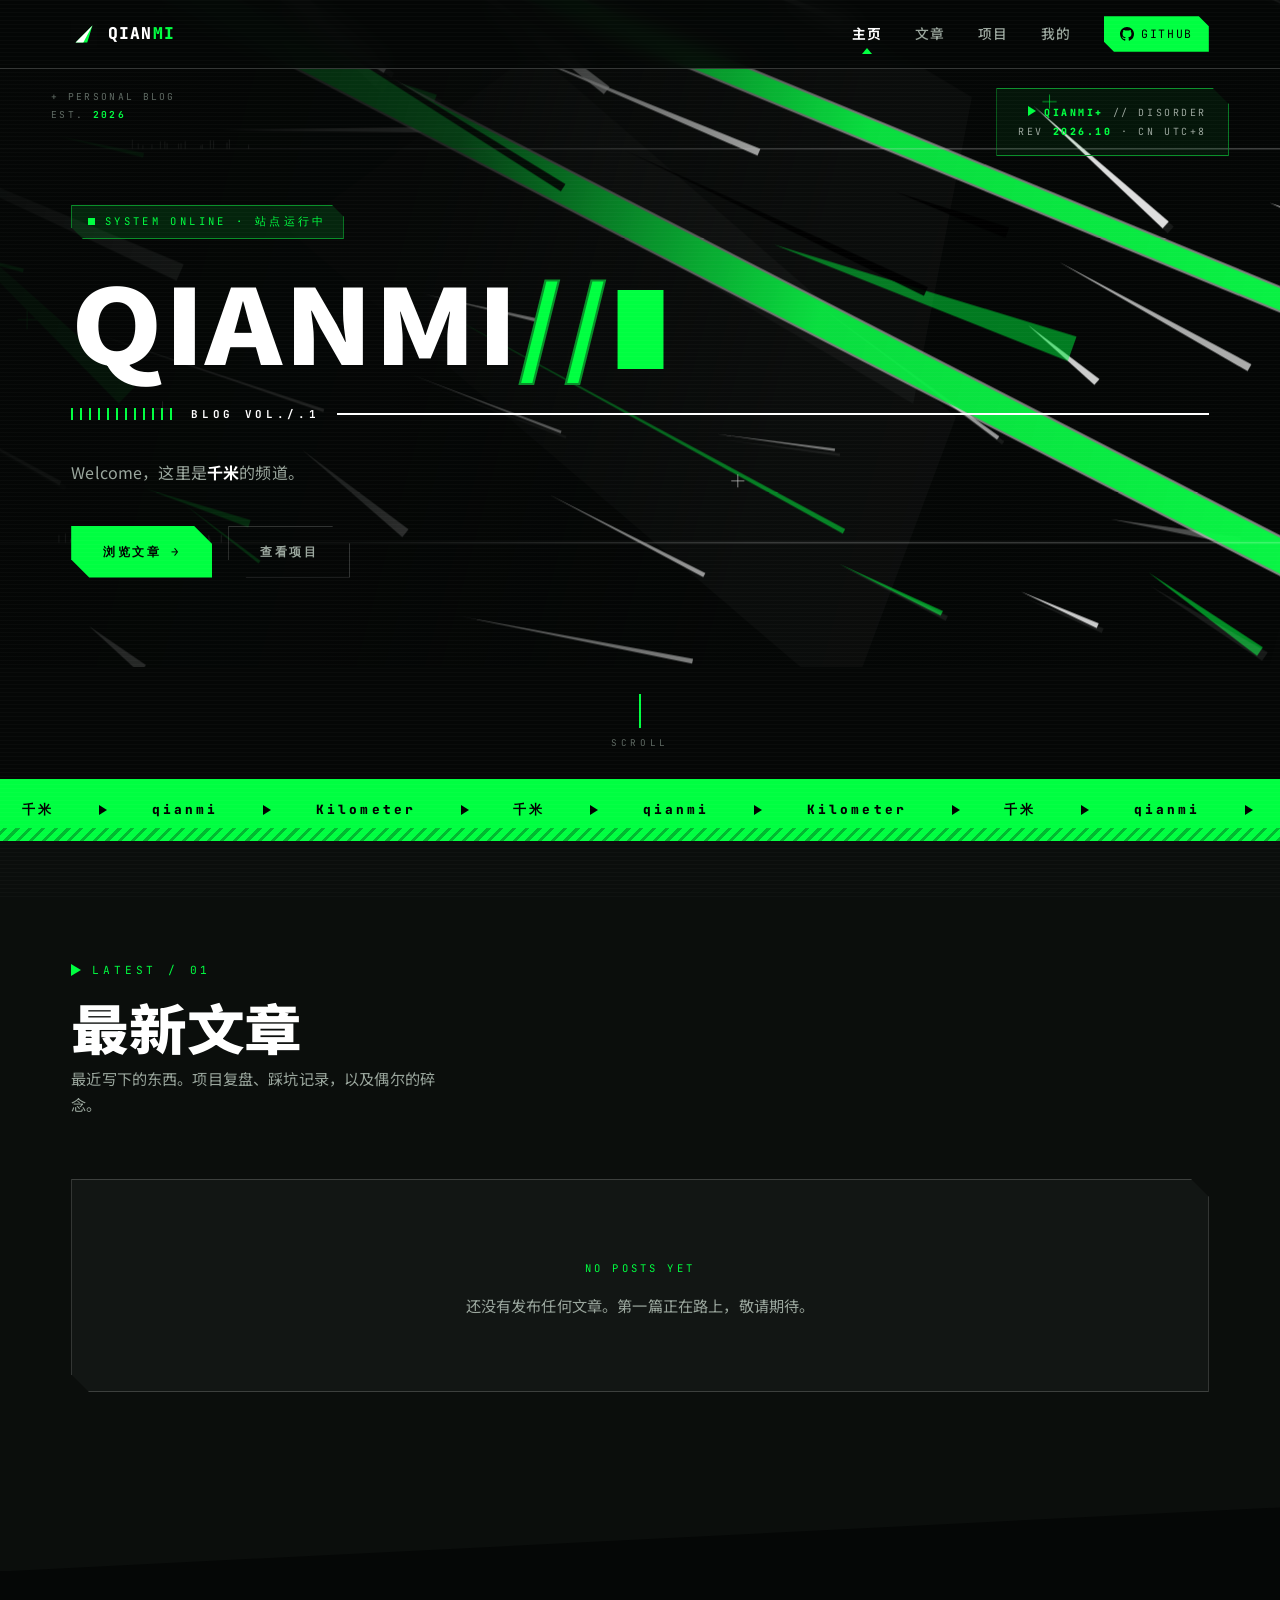
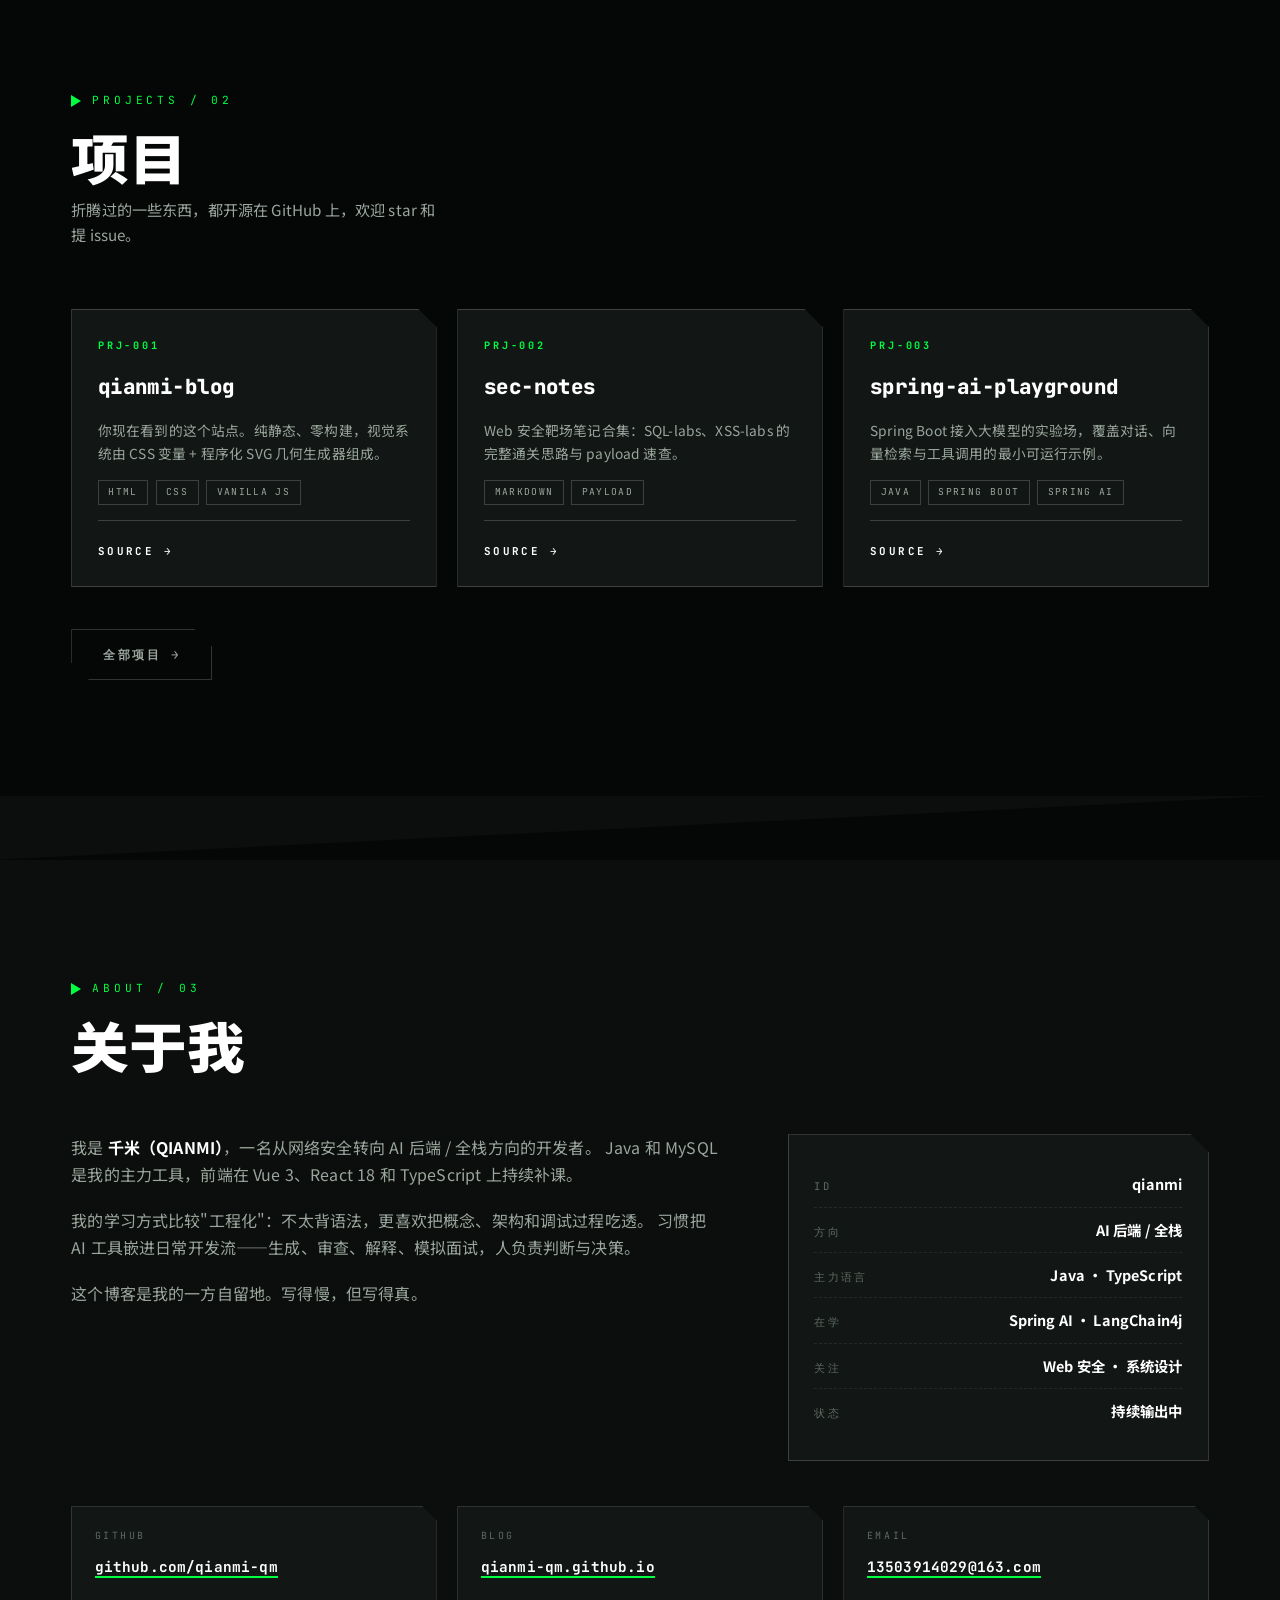
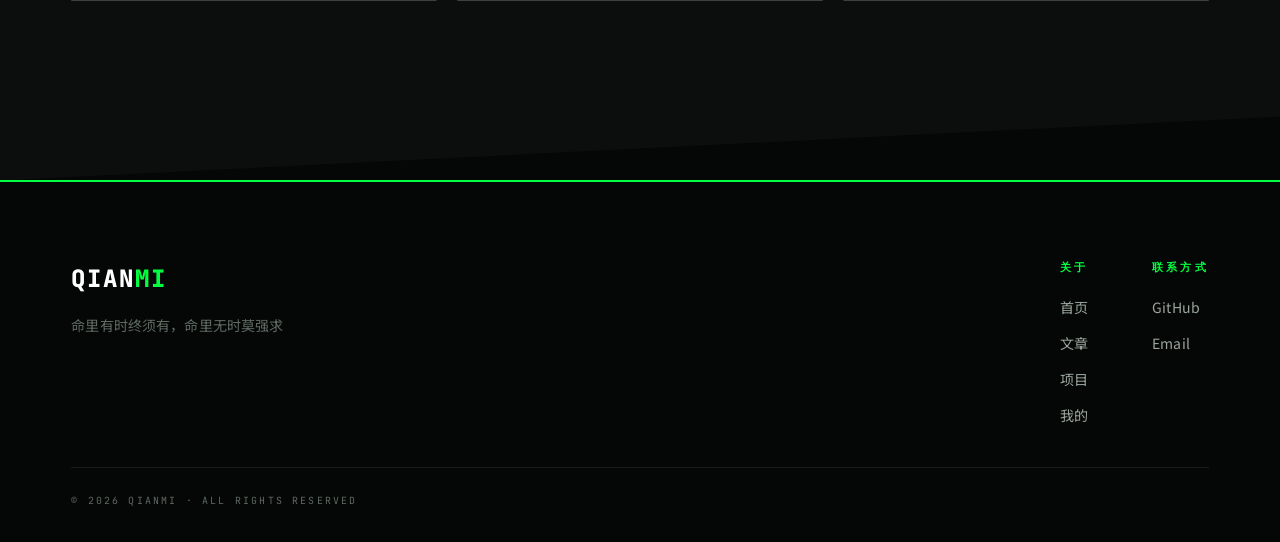
==== commit 68eb96fc: "chore: 删除博客全部文章，归档页与首页改为空状态" ====
--- a/index.html
+++ b/index.html
@@ -117,36 +117,9 @@
       <p class="sec__desc">最近写下的东西。项目复盘、踩坑记录，以及偶尔的碎念。</p>
     </div>
 
-    <div class="post-grid">
-      <a class="post-tile reveal" href="posts/homepage-build.html" data-delay="0">
-        <div class="post-tile__top">
-          <span>2026.10.02</span>
-          <span>杂谈</span>
-        </div>
-        <h3 class="post-tile__title">从零搭一个黑底终端风格的个人博客</h3>
-        <p class="post-tile__excerpt">纯黑基底、荧光绿强调、锐角斜切、程序化几何碎片——设计约束由我定，代码交给 AI 实现。记录这套视觉从零搭建的全过程，以及怎么免费部署到 GitHub Pages 长期在线。</p>
-        <div class="post-tile__foot">
-          <span>Read →</span>
-          <span>14 min</span>
-        </div>
-      </a>
-
-      <a class="post-tile reveal" href="posts/first-ai-program.html" data-delay="90">
-        <div class="post-tile__top">
-          <span>2026.10.02</span>
-          <span>AI 工程</span>
-        </div>
-        <h3 class="post-tile__title">我的第一个 AI 项目：考研数学刷题平台</h3>
-        <p class="post-tile__excerpt">从 V1 纯业务骨架，到 V2 接入 LLM 与 Redis，再到 V3 的 RAG 知识检索——记录三次迭代，以及每一步背后的技术决策。</p>
-        <div class="post-tile__foot">
-          <span>Read →</span>
-          <span>20 min</span>
-        </div>
-      </a>
-    </div>
-
-    <div class="hero__actions" style="margin-top:2.6rem">
-      <a class="btn" href="archive.html"><span>全部文章 →</span></a>
+    <div class="posts-empty reveal">
+      <span class="tech-label tech-label--neon">No posts yet</span>
+      <p>还没有发布任何文章。第一篇正在路上，敬请期待。</p>
     </div>
   </div>
 </section>
--- a/assets/css/moss.css
+++ b/assets/css/moss.css
@@ -454,12 +454,10 @@
 /* ---------- 8. Hero ---------- */
 .hero {
   position: relative;
-  min-height: 100svh;
-  display: flex;
-  align-items: center;
   background: var(--bg);
   overflow: hidden;
-  padding-top: 68px;
+  /* 比例与内页页头（.page-head）保持一致，不再撑满整屏 */
+  padding: clamp(9rem, 16vw, 13rem) 0 clamp(3.5rem, 7vw, 6rem);
 }
 
 .hero__shards {
@@ -486,7 +484,6 @@
 .hero__inner {
   position: relative;
   z-index: 3;
-  padding-block: clamp(5rem, 10vw, 8rem);
 }
 
 .hero__badge {
@@ -519,12 +516,12 @@
 
 .hero__title {
   margin: 0;
-  font-size: clamp(3.4rem, 12.5vw, 10.5rem);
+  font-size: clamp(2.8rem, 8.5vw, 6.5rem);
   font-weight: 900;
   line-height: 0.95;
   letter-spacing: 0.01em;
   color: var(--fg);
-  transform: scaleX(1.14);
+  transform: scaleX(1.12);
   transform-origin: left center;
 }
 
@@ -899,6 +896,21 @@
 .post-card:hover .post-card__go {
   color: var(--neon);
   transform: translateX(6px);
+}
+
+/* 空状态：无文章时占位 */
+.posts-empty {
+  border: 1px solid var(--line);
+  background: var(--bg-3);
+  padding: clamp(2.6rem, 7vw, 4.5rem) clamp(1.4rem, 4vw, 3rem);
+  text-align: center;
+  clip-path: polygon(0 0, calc(100% - var(--cut)) 0, 100% var(--cut), 100% 100%, var(--cut) 100%, 0 calc(100% - var(--cut)));
+}
+
+.posts-empty p {
+  margin: 0.9rem 0 0;
+  font-size: 0.95rem;
+  color: var(--fg-dim);
 }
 
 
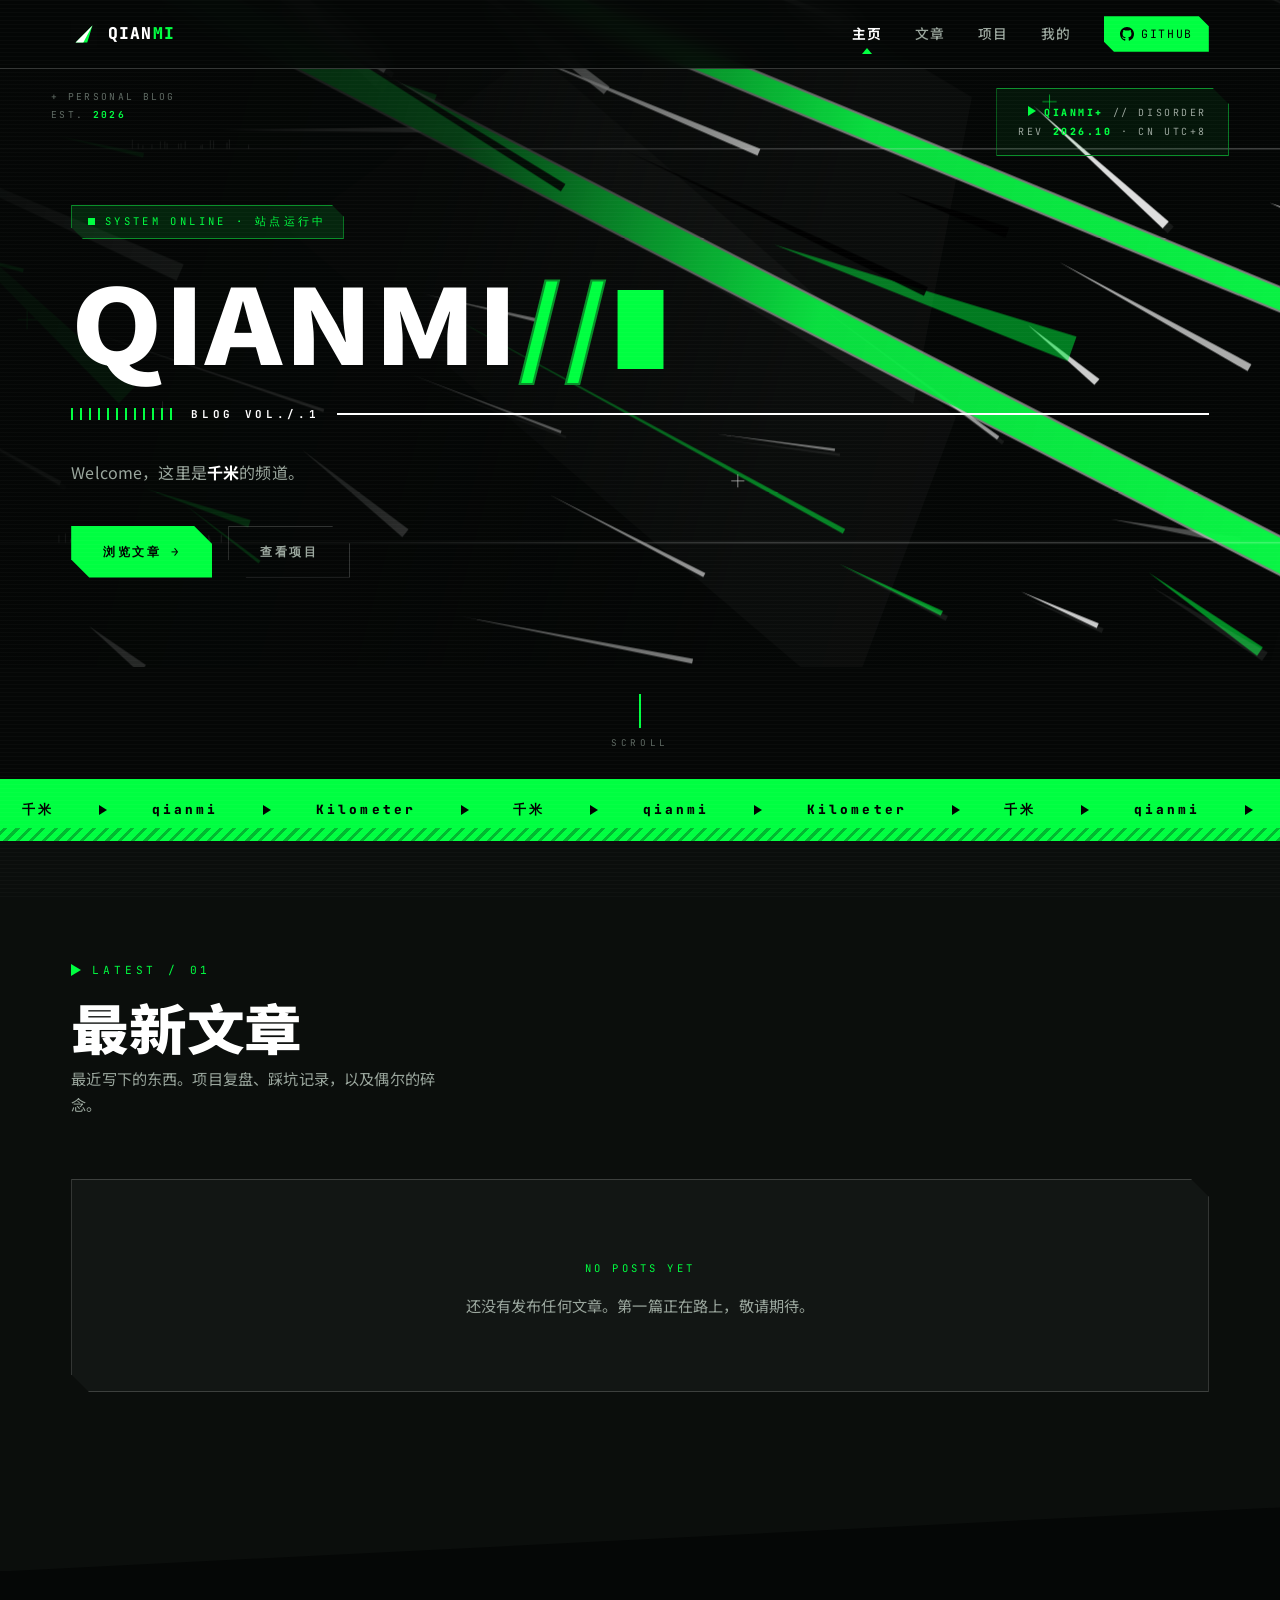
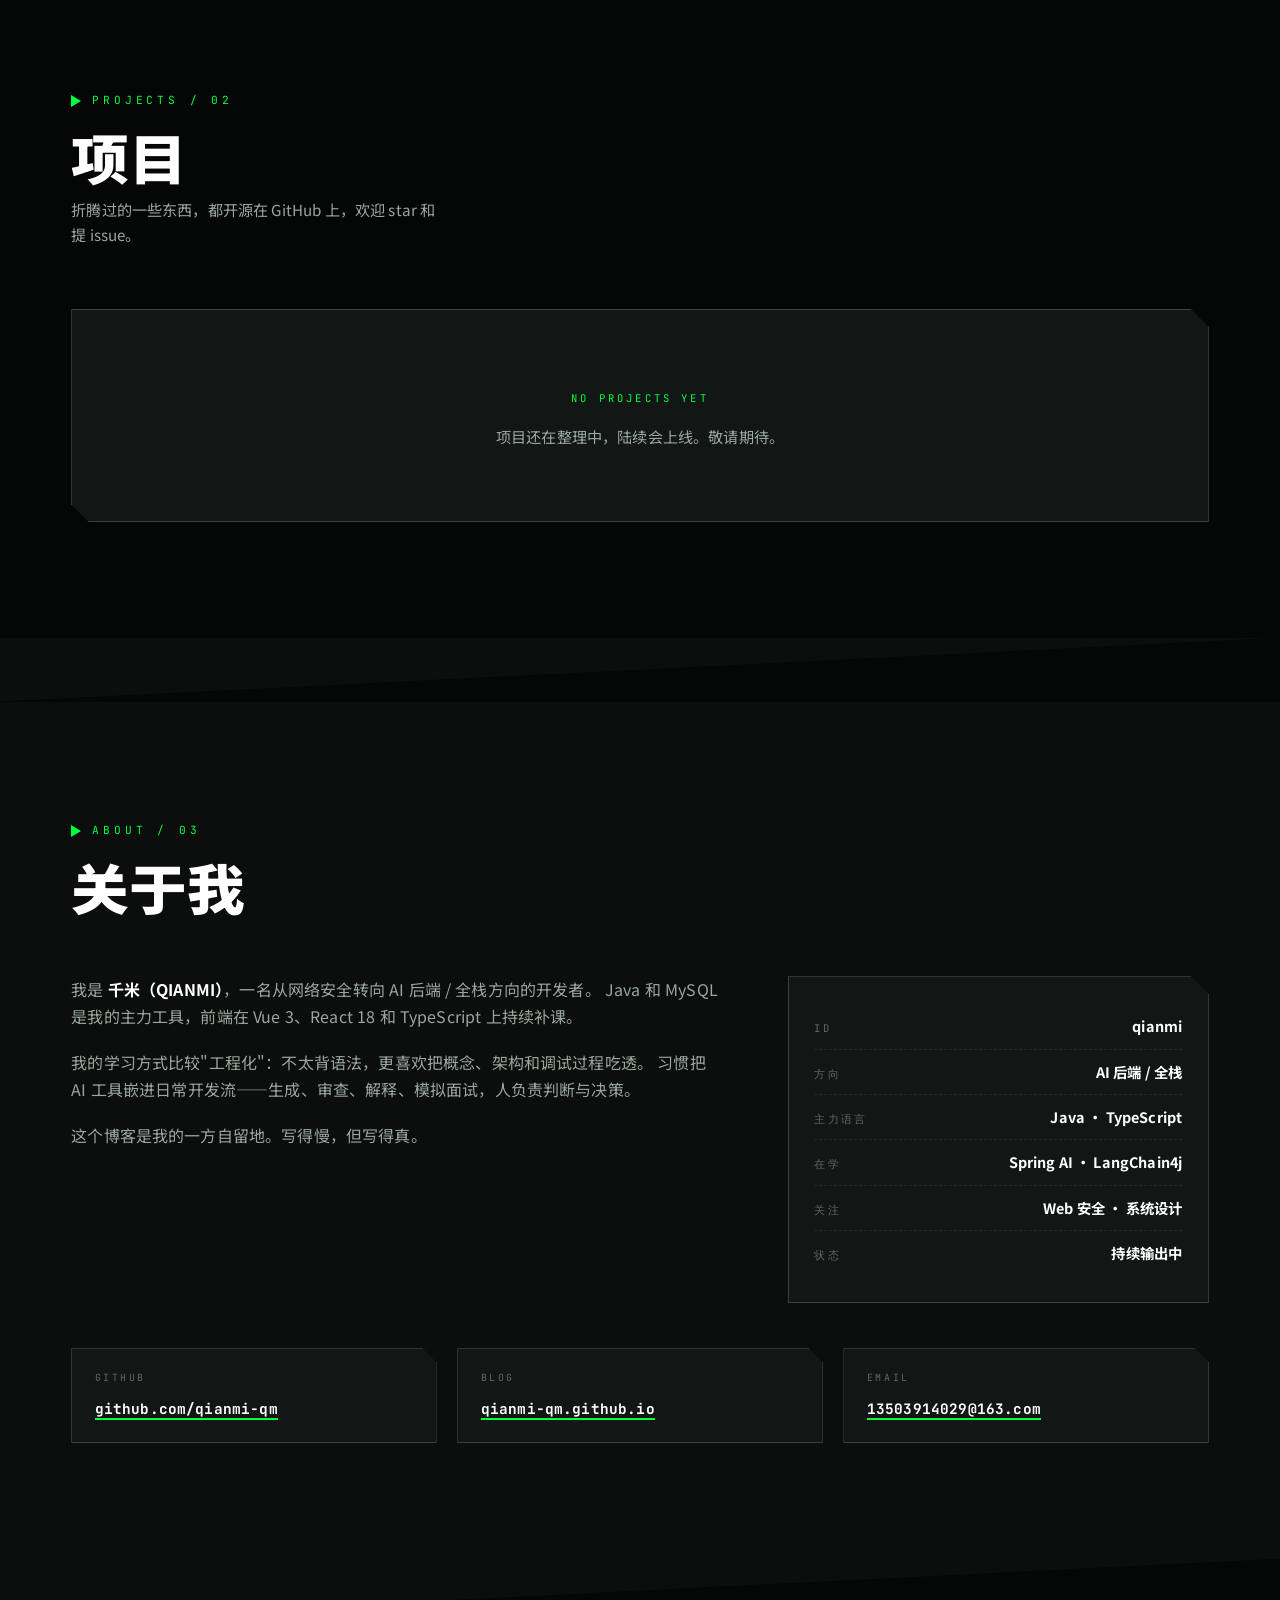
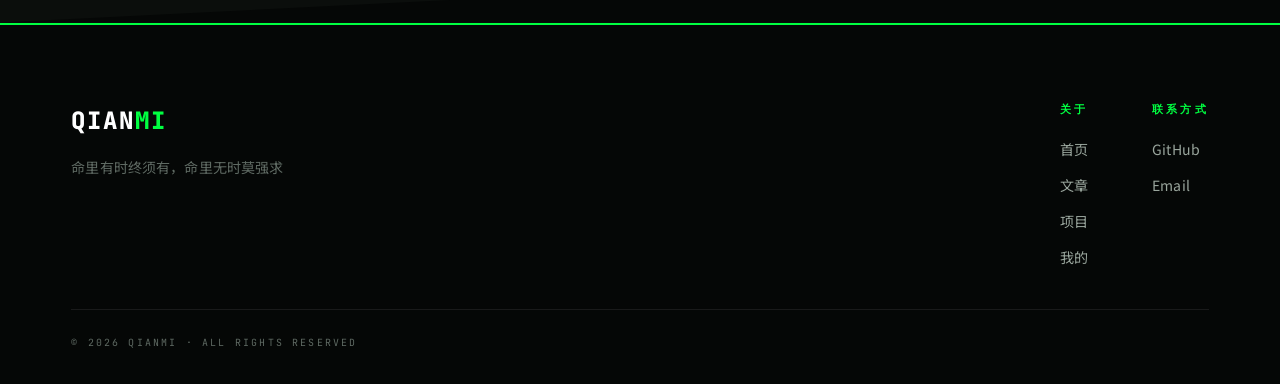
==== commit 4d3c1fb9: "chore: 删除博客站内全部项目展示，项目页与首页改为空状态" ====
--- a/index.html
+++ b/index.html
@@ -117,7 +117,7 @@
       <p class="sec__desc">最近写下的东西。项目复盘、踩坑记录，以及偶尔的碎念。</p>
     </div>
 
-    <div class="posts-empty reveal">
+    <div class="empty-state reveal">
       <span class="tech-label tech-label--neon">No posts yet</span>
       <p>还没有发布任何文章。第一篇正在路上，敬请期待。</p>
     </div>
@@ -135,46 +135,9 @@
       <p class="sec__desc">折腾过的一些东西，都开源在 GitHub 上，欢迎 star 和提 issue。</p>
     </div>
 
-    <div class="proj-grid">
-      <article class="proj-card reveal" data-delay="0">
-        <span class="proj-card__id">PRJ-001</span>
-        <h3 class="proj-card__name">qianmi-blog</h3>
-        <p class="proj-card__desc">你现在看到的这个站点。纯静态、零构建，视觉系统由 CSS 变量 + 程序化 SVG 几何生成器组成。</p>
-        <div class="proj-card__stack">
-          <span>HTML</span><span>CSS</span><span>Vanilla JS</span>
-        </div>
-        <div class="proj-card__links">
-          <a href="https://github.com/qianmi-qm" target="_blank" rel="noopener">Source →</a>
-        </div>
-      </article>
-
-      <article class="proj-card reveal" data-delay="90">
-        <span class="proj-card__id">PRJ-002</span>
-        <h3 class="proj-card__name">sec-notes</h3>
-        <p class="proj-card__desc">Web 安全靶场笔记合集：SQL-labs、XSS-labs 的完整通关思路与 payload 速查。</p>
-        <div class="proj-card__stack">
-          <span>Markdown</span><span>Payload</span>
-        </div>
-        <div class="proj-card__links">
-          <a href="https://github.com/qianmi-qm" target="_blank" rel="noopener">Source →</a>
-        </div>
-      </article>
-
-      <article class="proj-card reveal" data-delay="180">
-        <span class="proj-card__id">PRJ-003</span>
-        <h3 class="proj-card__name">spring-ai-playground</h3>
-        <p class="proj-card__desc">Spring Boot 接入大模型的实验场，覆盖对话、向量检索与工具调用的最小可运行示例。</p>
-        <div class="proj-card__stack">
-          <span>Java</span><span>Spring Boot</span><span>Spring AI</span>
-        </div>
-        <div class="proj-card__links">
-          <a href="https://github.com/qianmi-qm" target="_blank" rel="noopener">Source →</a>
-        </div>
-      </article>
-    </div>
-
-    <div class="hero__actions" style="margin-top:2.6rem">
-      <a class="btn btn--ghost" href="projects.html"><span>全部项目 →</span></a>
+    <div class="empty-state reveal">
+      <span class="tech-label tech-label--neon">No projects yet</span>
+      <p>项目还在整理中，陆续会上线。敬请期待。</p>
     </div>
   </div>
 </section>
--- a/assets/css/moss.css
+++ b/assets/css/moss.css
@@ -899,7 +899,7 @@
 }
 
 /* 空状态：无文章时占位 */
-.posts-empty {
+.empty-state {
   border: 1px solid var(--line);
   background: var(--bg-3);
   padding: clamp(2.6rem, 7vw, 4.5rem) clamp(1.4rem, 4vw, 3rem);
@@ -907,7 +907,7 @@
   clip-path: polygon(0 0, calc(100% - var(--cut)) 0, 100% var(--cut), 100% 100%, var(--cut) 100%, 0 calc(100% - var(--cut)));
 }
 
-.posts-empty p {
+.empty-state p {
   margin: 0.9rem 0 0;
   font-size: 0.95rem;
   color: var(--fg-dim);
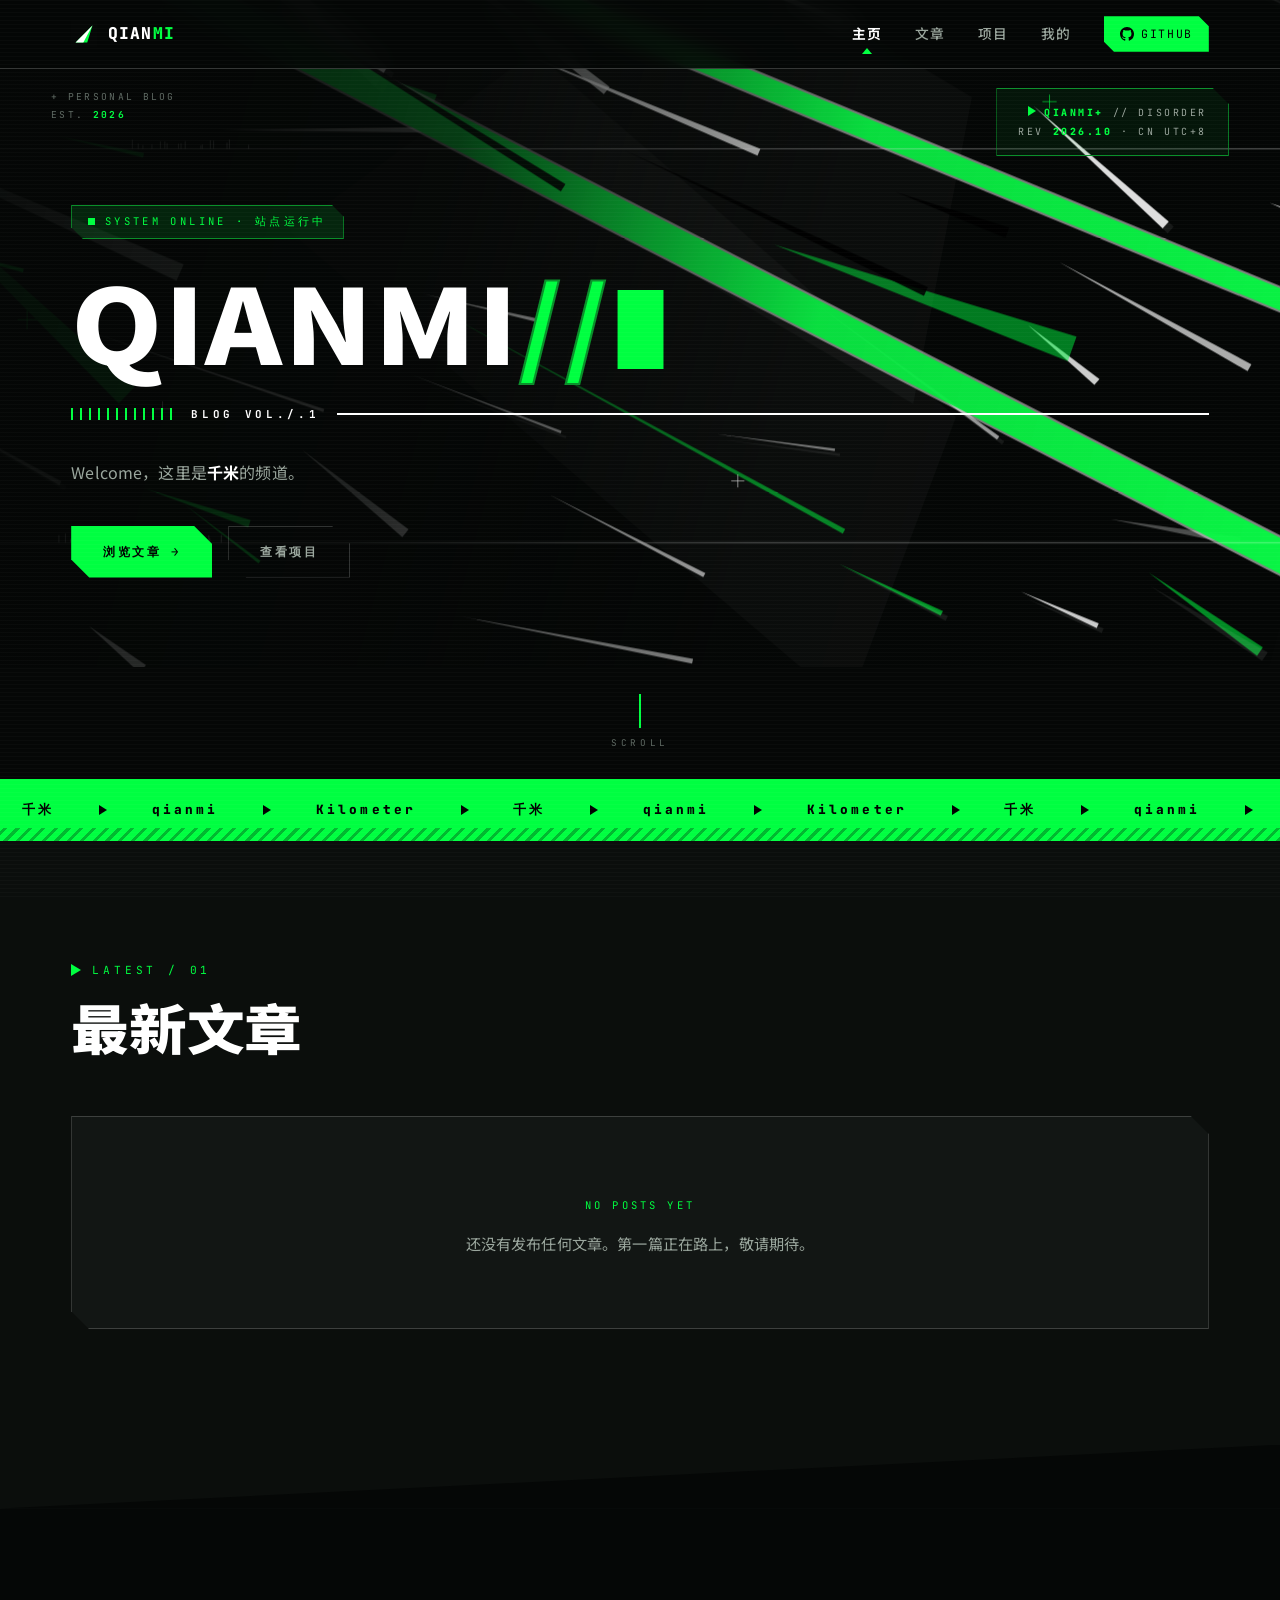
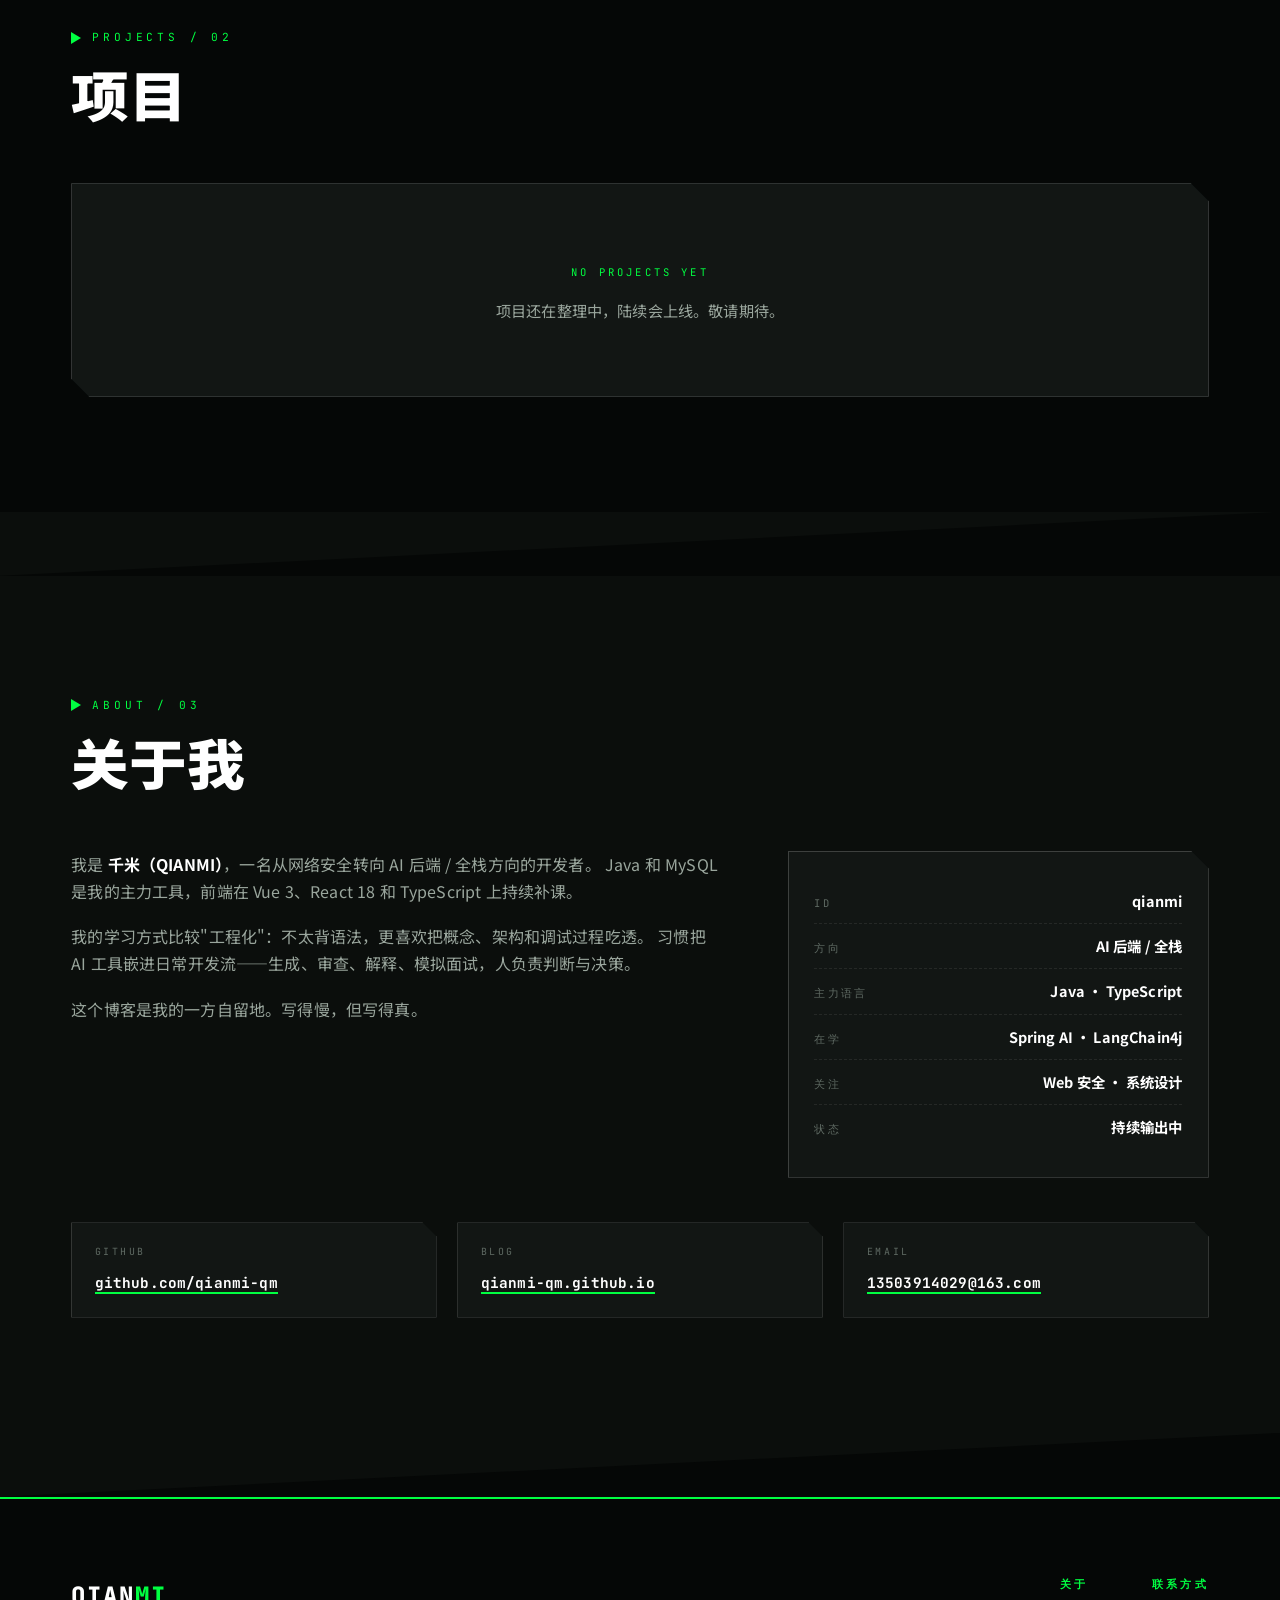
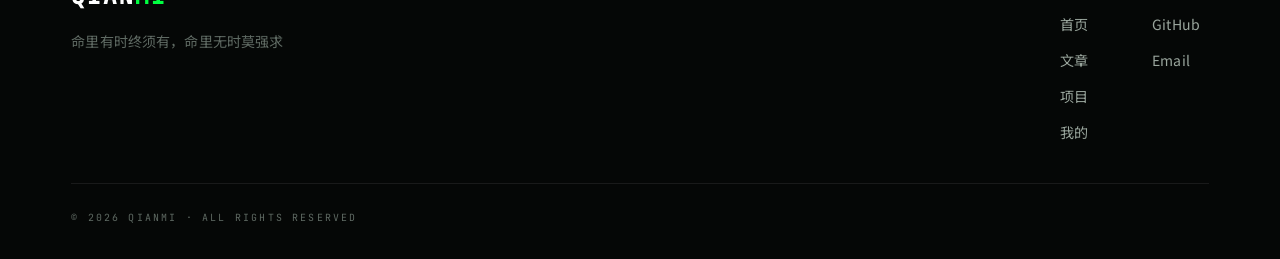
==== commit ba317df6: "style: 删除各页页头与首页区块的说明文字" ====
--- a/index.html
+++ b/index.html
@@ -114,7 +114,6 @@
     <div class="sec__head reveal">
       <span class="kicker">Latest / 01</span>
       <h2 class="sec__title">最新文章</h2>
-      <p class="sec__desc">最近写下的东西。项目复盘、踩坑记录，以及偶尔的碎念。</p>
     </div>
 
     <div class="empty-state reveal">
@@ -132,7 +131,6 @@
     <div class="sec__head reveal">
       <span class="kicker">Projects / 02</span>
       <h2 class="sec__title">项目</h2>
-      <p class="sec__desc">折腾过的一些东西，都开源在 GitHub 上，欢迎 star 和提 issue。</p>
     </div>
 
     <div class="empty-state reveal">
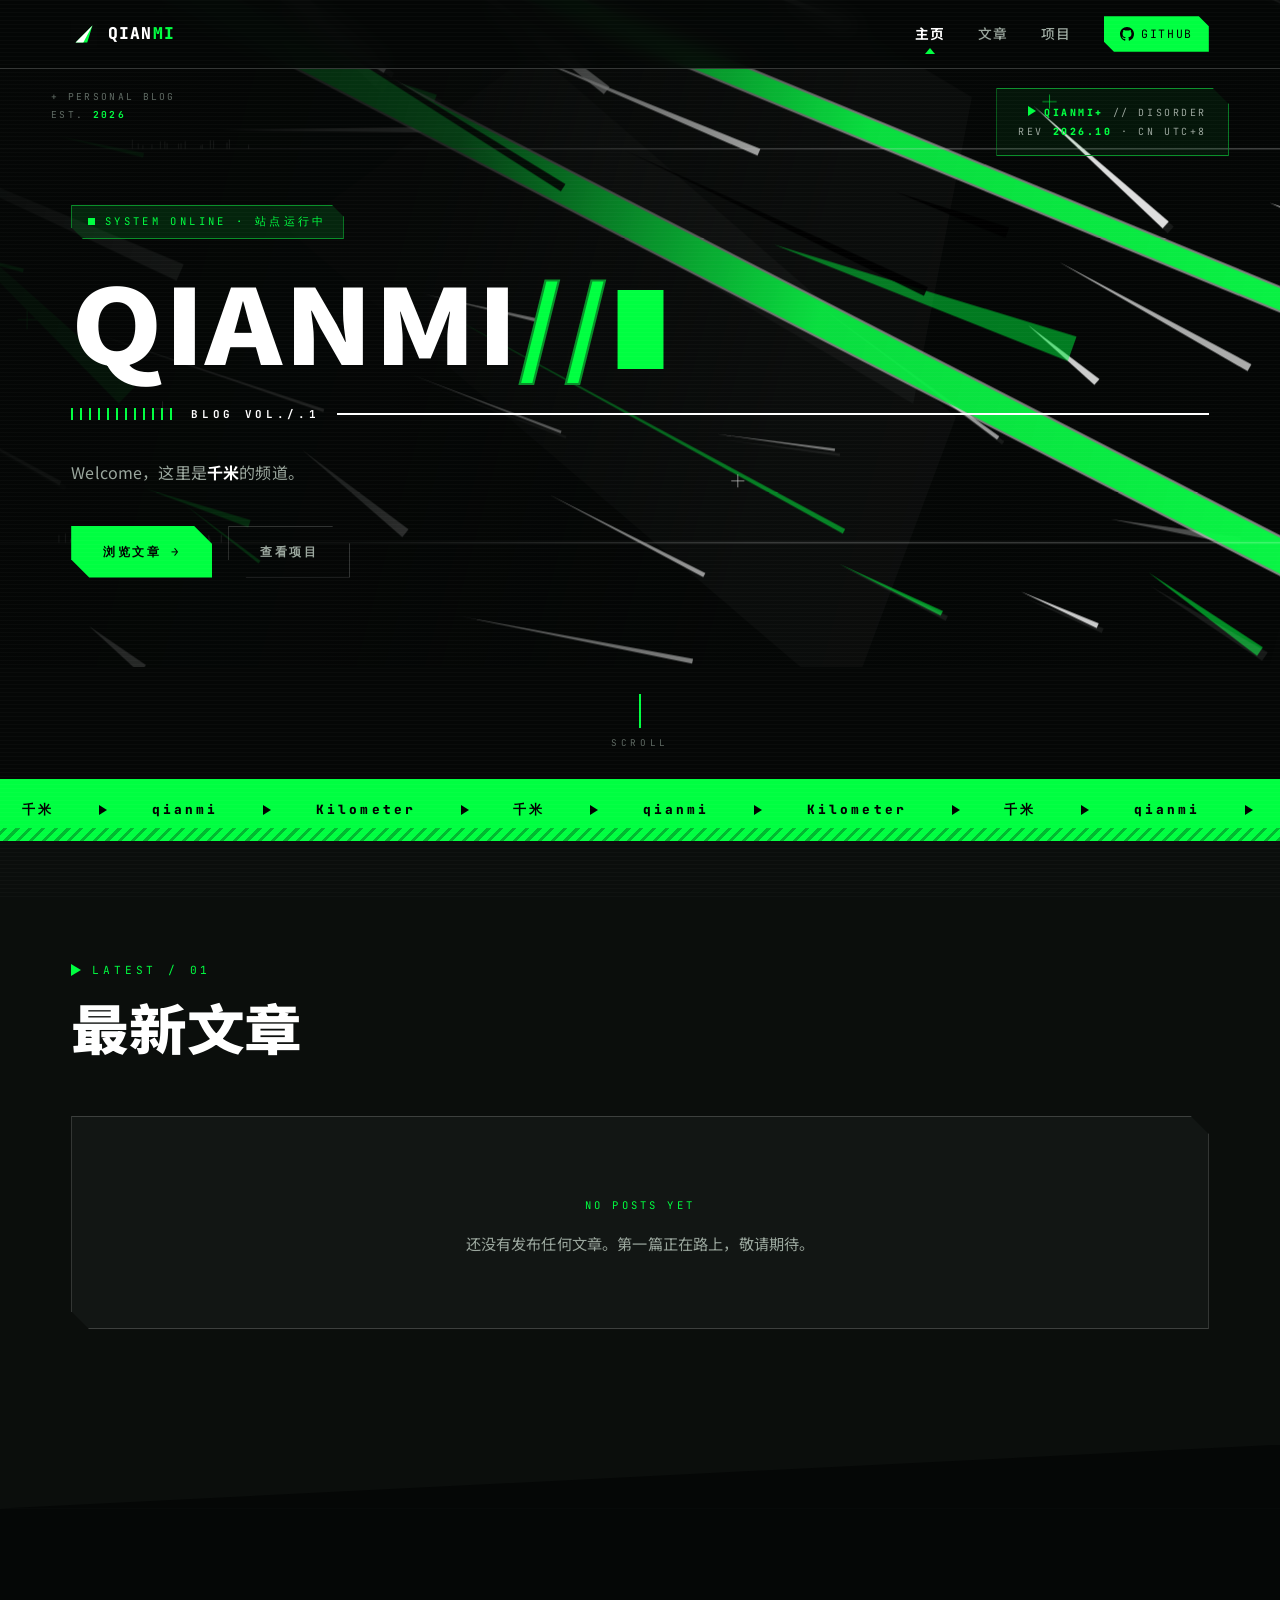
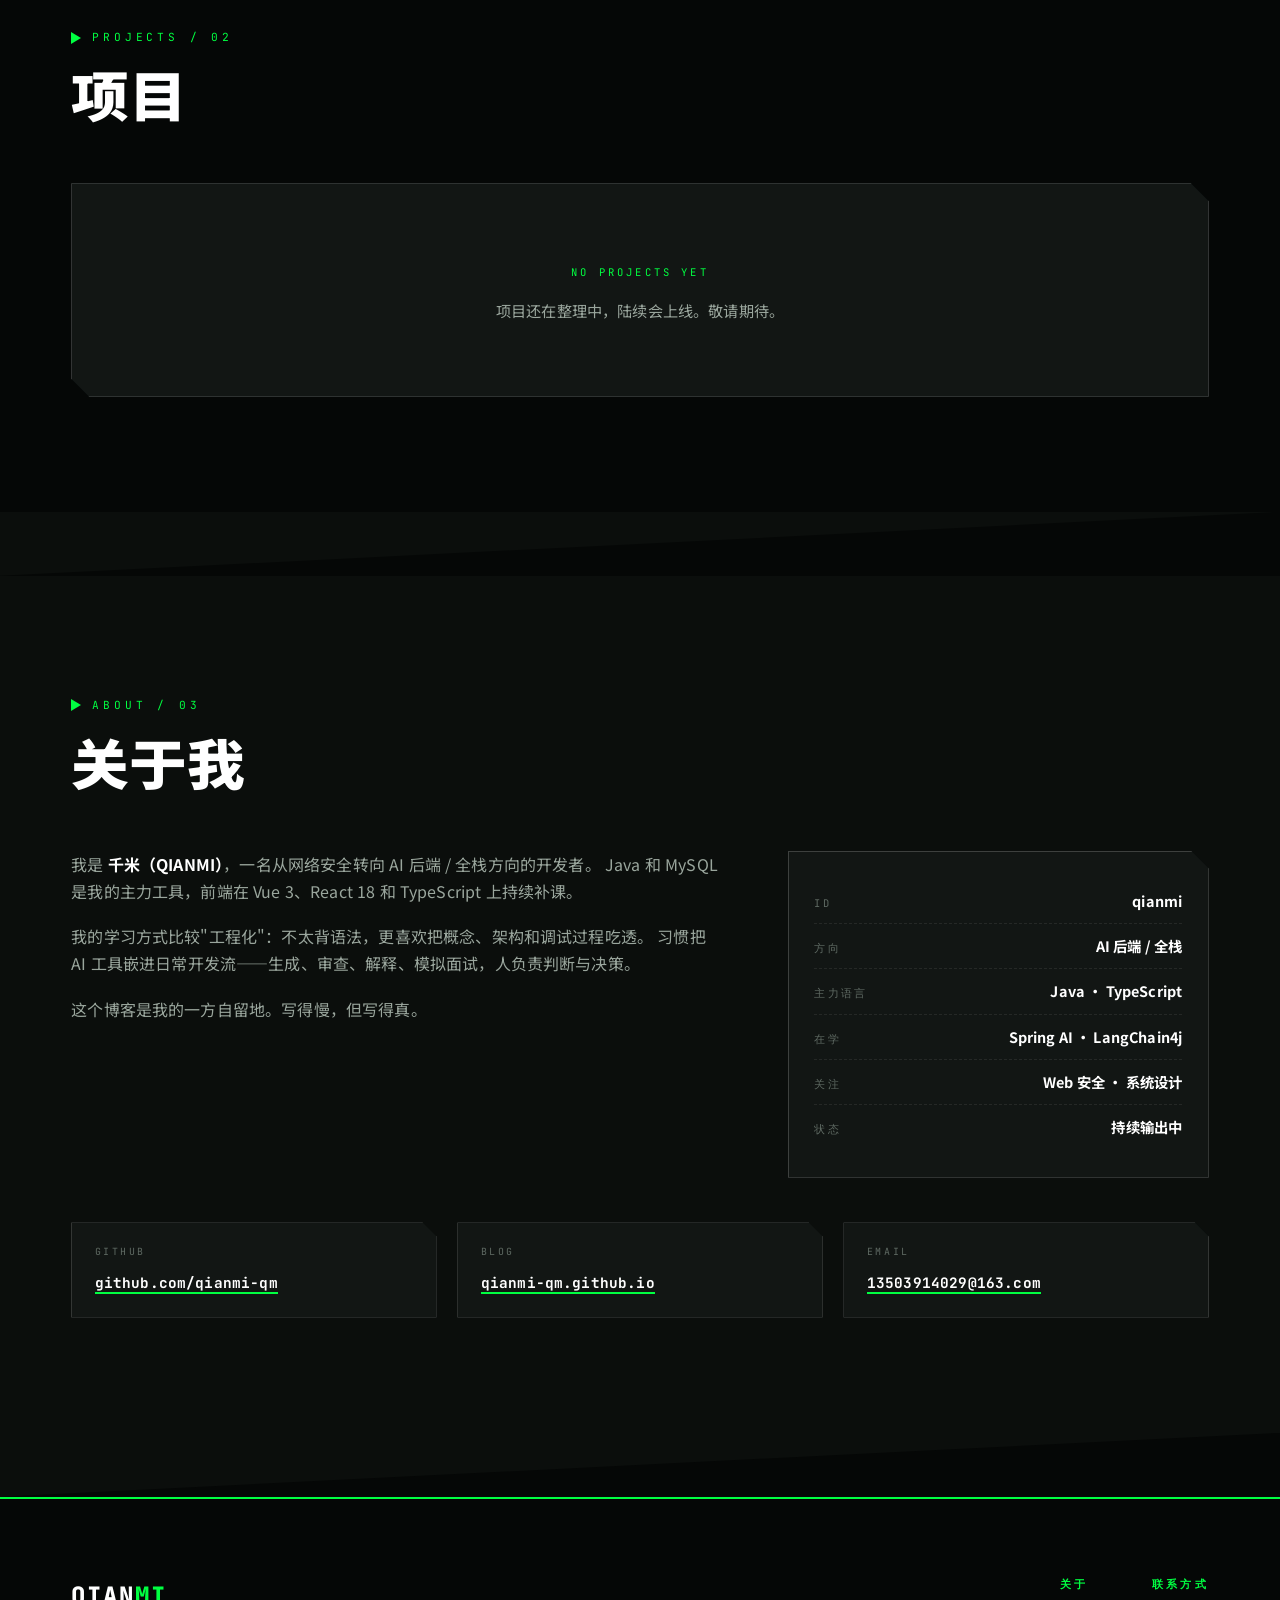
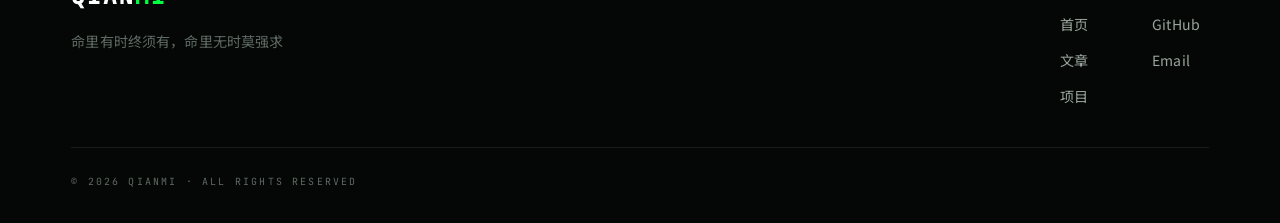
==== commit 1c3a22b4: "chore: 移除导航与页脚「我的」入口并删除 about 页面" ====
--- a/index.html
+++ b/index.html
@@ -29,7 +29,6 @@
       <a class="nav__link" href="index.html" aria-current="page">主页</a>
       <a class="nav__link" href="archive.html">文章</a>
       <a class="nav__link" href="projects.html">项目</a>
-      <a class="nav__link" href="about.html">我的</a>
       <a class="nav__gh" href="https://github.com/qianmi-qm" target="_blank" rel="noopener">
         <svg width="14" height="14" viewBox="0 0 16 16" fill="currentColor" aria-hidden="true"><path d="M8 0C3.58 0 0 3.58 0 8c0 3.54 2.29 6.53 5.47 7.59.4.07.55-.17.55-.38 0-.19-.01-.82-.01-1.49-2.01.37-2.53-.49-2.69-.94-.09-.23-.48-.94-.82-1.13-.28-.15-.68-.52-.01-.53.63-.01 1.08.58 1.23.82.72 1.21 1.87.87 2.33.66.07-.52.28-.87.51-1.07-1.78-.2-3.64-.89-3.64-3.95 0-.87.31-1.59.82-2.15-.08-.2-.36-1.02.08-2.12 0 0 .67-.21 2.2.82a7.4 7.4 0 0 1 2-.27c.68 0 1.36.09 2 .27 1.53-1.04 2.2-.82 2.2-.82.44 1.1.16 1.92.08 2.12.51.56.82 1.27.82 2.15 0 3.07-1.87 3.75-3.65 3.95.29.25.54.73.54 1.48 0 1.07-.01 1.93-.01 2.2 0 .21.15.46.55.38A8.01 8.01 0 0 0 16 8c0-4.42-3.58-8-8-8Z"/></svg>
         GitHub
@@ -212,7 +211,6 @@
             <li><a href="index.html">首页</a></li>
             <li><a href="archive.html">文章</a></li>
             <li><a href="projects.html">项目</a></li>
-            <li><a href="about.html">我的</a></li>
           </ul>
         </div>
         <div class="footer__col">
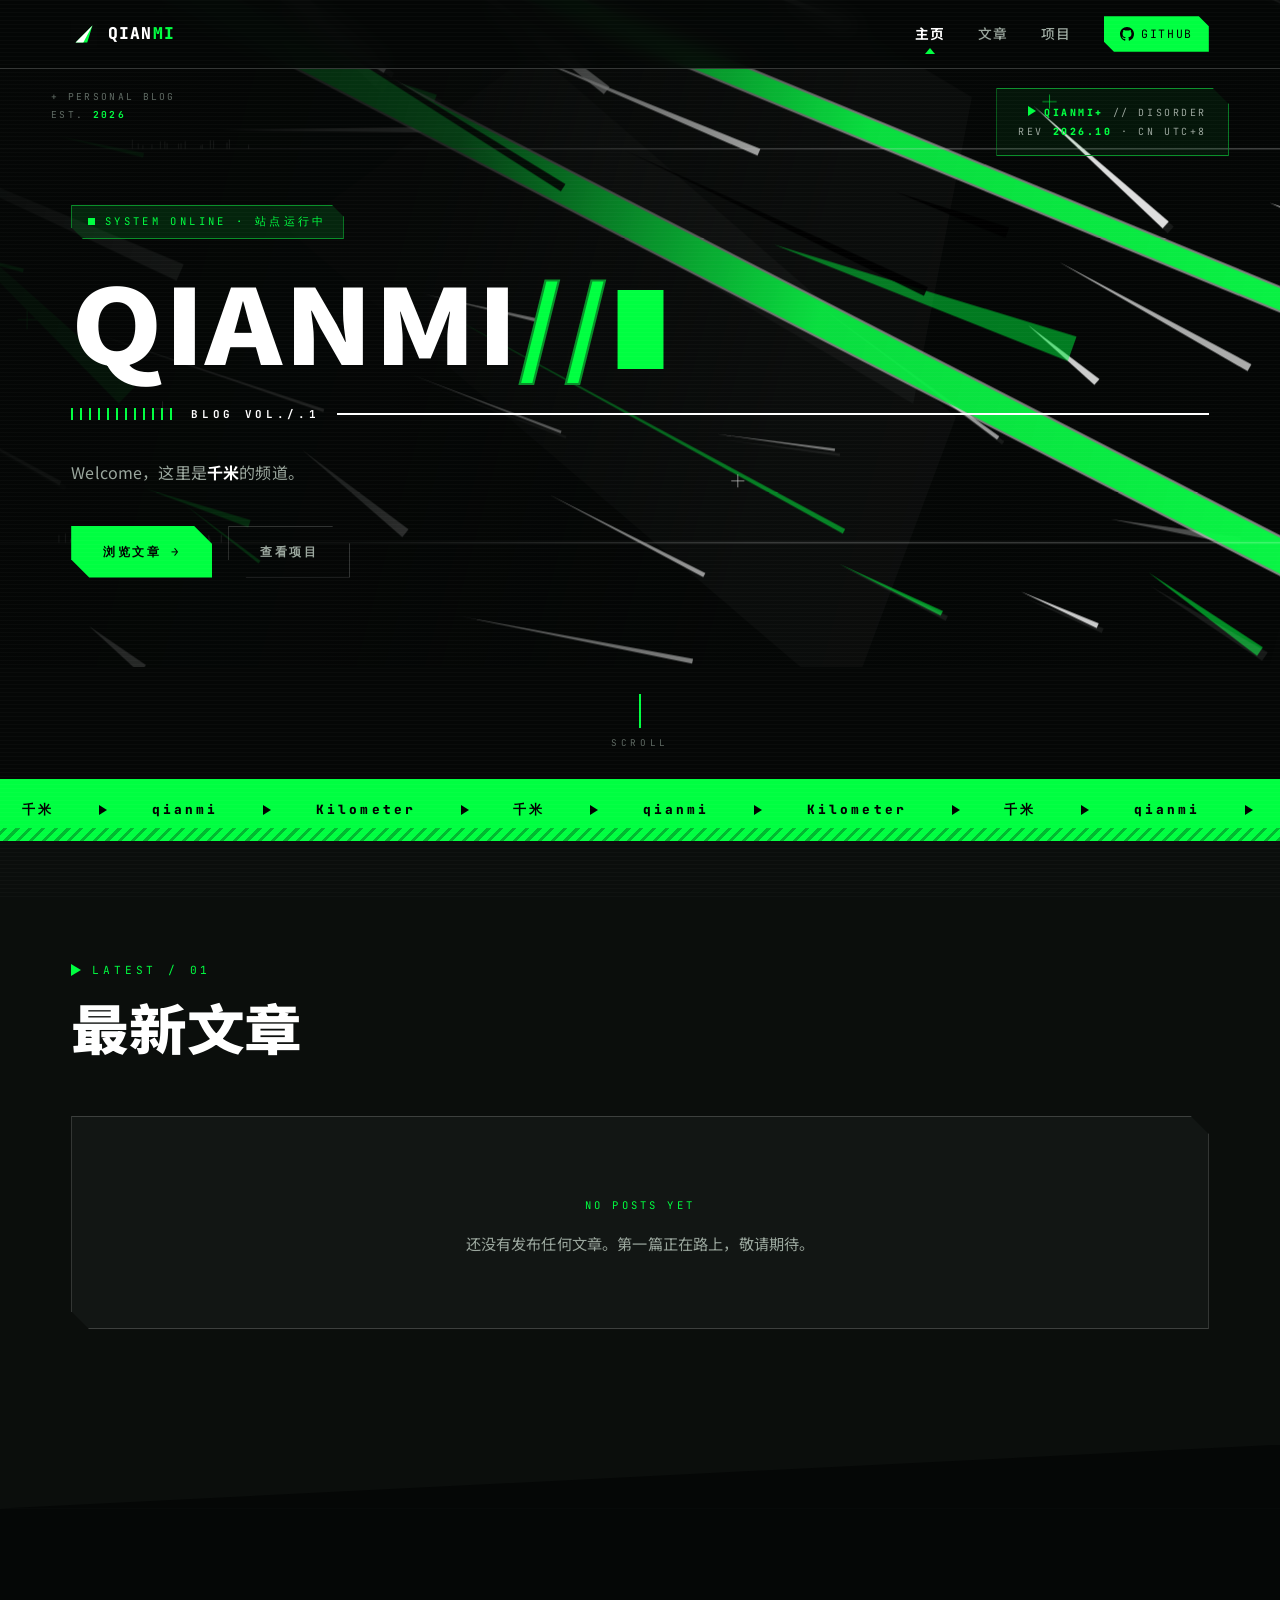
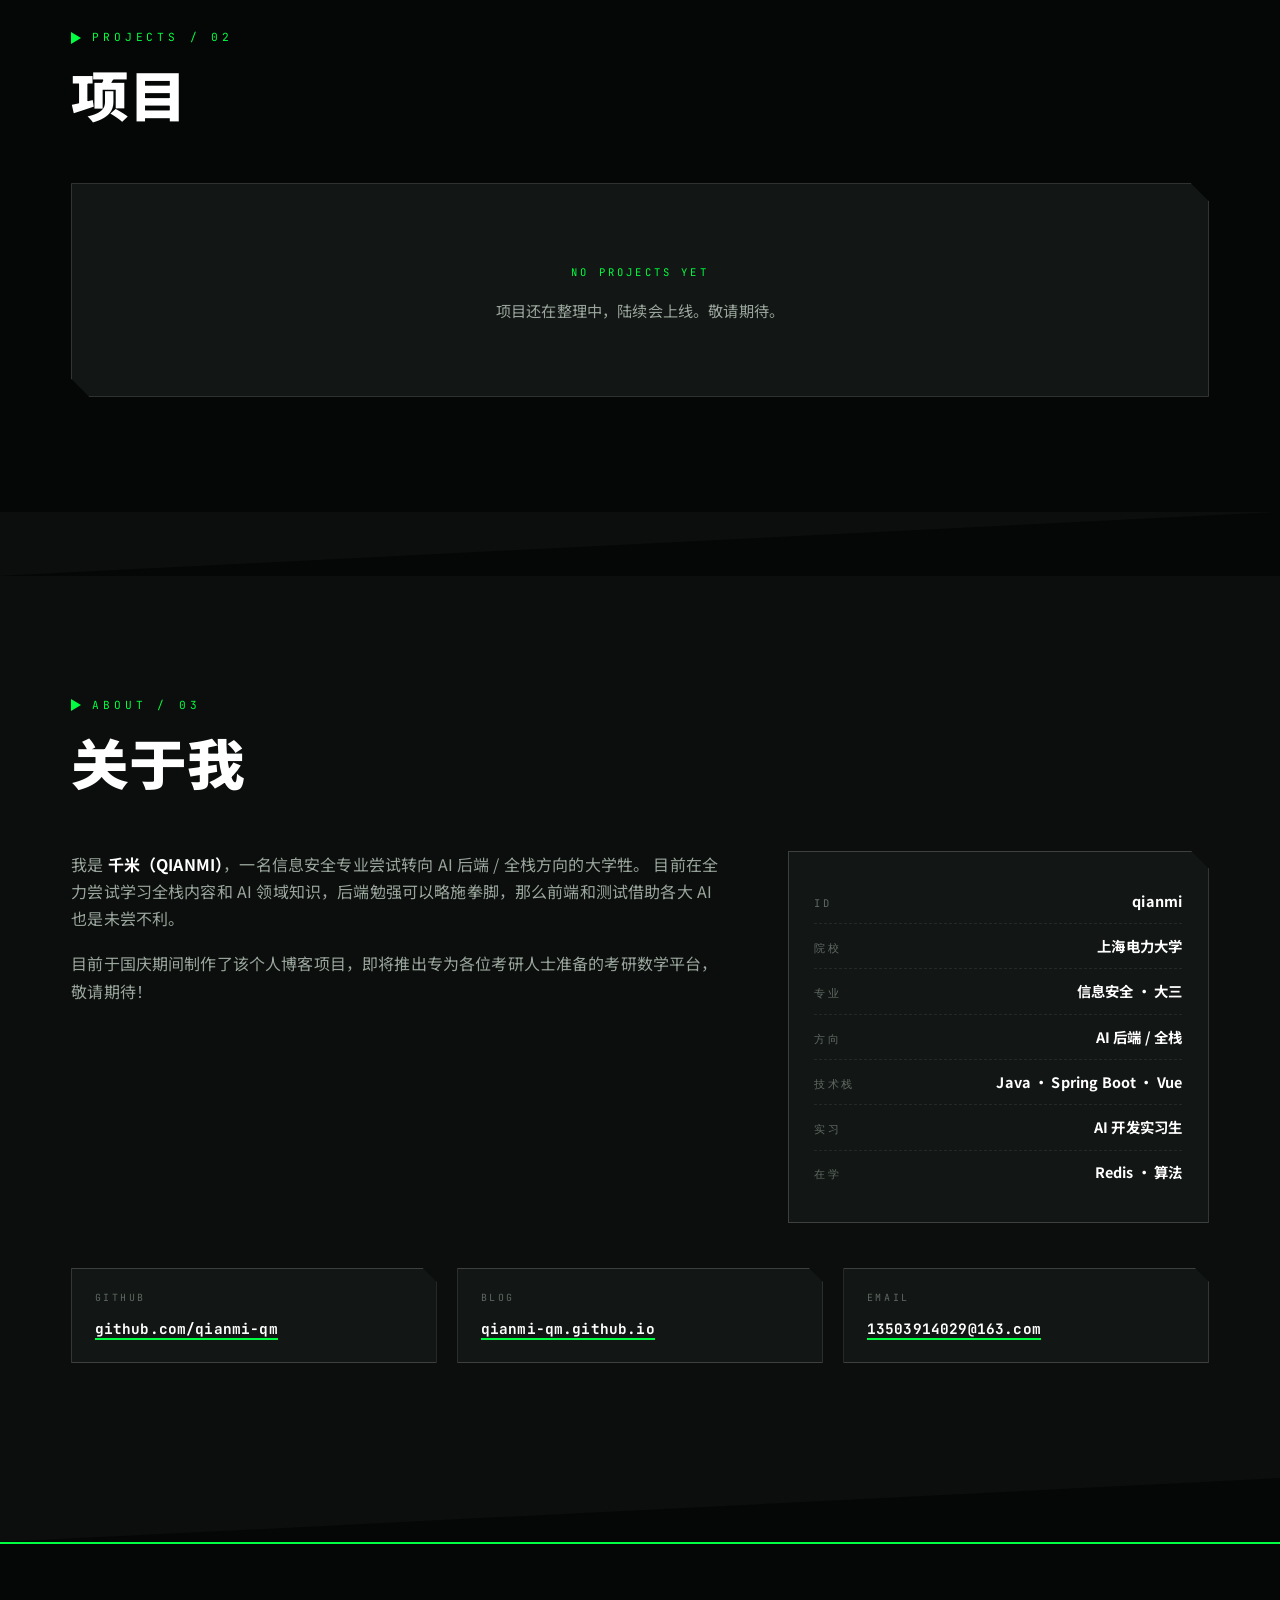
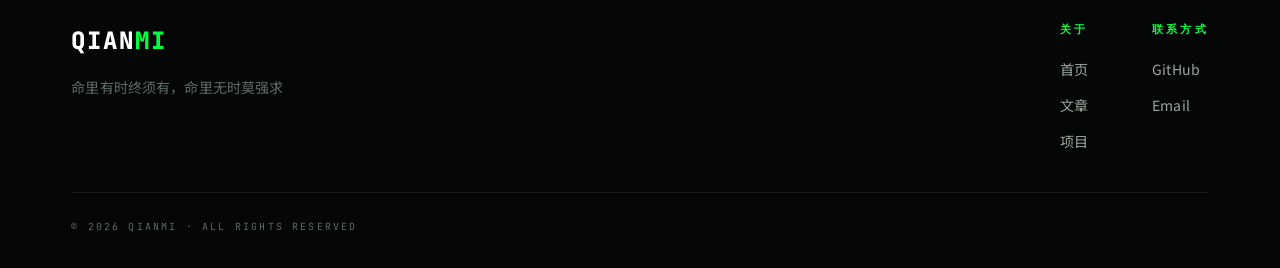
==== commit d2105e6b: "content: 更新首页关于我描述并依据简历重写侧面栏 描述改为信息安全转 AI 后端/全栈的自述，并预告考研数学平台；侧面栏改为院校、专业、方向、技术栈、实习、在学等真实信息" ====
--- a/index.html
+++ b/index.html
@@ -152,26 +152,23 @@
     <div class="about-grid">
       <div class="about-text reveal">
         <p>
-          我是 <strong>千米（QIANMI）</strong>，一名从网络安全转向 AI 后端 / 全栈方向的开发者。
-          Java 和 MySQL 是我的主力工具，前端在 Vue 3、React 18 和 TypeScript 上持续补课。
+          我是 <strong>千米（QIANMI）</strong>，一名信息安全专业尝试转向 AI 后端 / 全栈方向的大学牲。
+          目前在全力尝试学习全栈内容和 AI 领域知识，后端勉强可以略施拳脚，那么前端和测试借助各大 AI 也是未尝不利。
         </p>
         <p>
-          我的学习方式比较"工程化"：不太背语法，更喜欢把概念、架构和调试过程吃透。
-          习惯把 AI 工具嵌进日常开发流——生成、审查、解释、模拟面试，人负责判断与决策。
-        </p>
-        <p>
-          这个博客是我的一方自留地。写得慢，但写得真。
+          目前于国庆期间制作了该个人博客项目，即将推出专为各位考研人士准备的考研数学平台，敬请期待！
         </p>
       </div>
 
       <aside class="about-facts reveal" data-delay="120">
         <dl style="margin:0">
           <div class="fact"><dt>ID</dt><dd>qianmi</dd></div>
+          <div class="fact"><dt>院校</dt><dd>上海电力大学</dd></div>
+          <div class="fact"><dt>专业</dt><dd>信息安全 · 大三</dd></div>
           <div class="fact"><dt>方向</dt><dd>AI 后端 / 全栈</dd></div>
-          <div class="fact"><dt>主力语言</dt><dd>Java · TypeScript</dd></div>
-          <div class="fact"><dt>在学</dt><dd>Spring AI · LangChain4j</dd></div>
-          <div class="fact"><dt>关注</dt><dd>Web 安全 · 系统设计</dd></div>
-          <div class="fact"><dt>状态</dt><dd>持续输出中</dd></div>
+          <div class="fact"><dt>技术栈</dt><dd>Java · Spring Boot · Vue</dd></div>
+          <div class="fact"><dt>实习</dt><dd>AI 开发实习生</dd></div>
+          <div class="fact"><dt>在学</dt><dd>Redis · 算法</dd></div>
         </dl>
       </aside>
     </div>
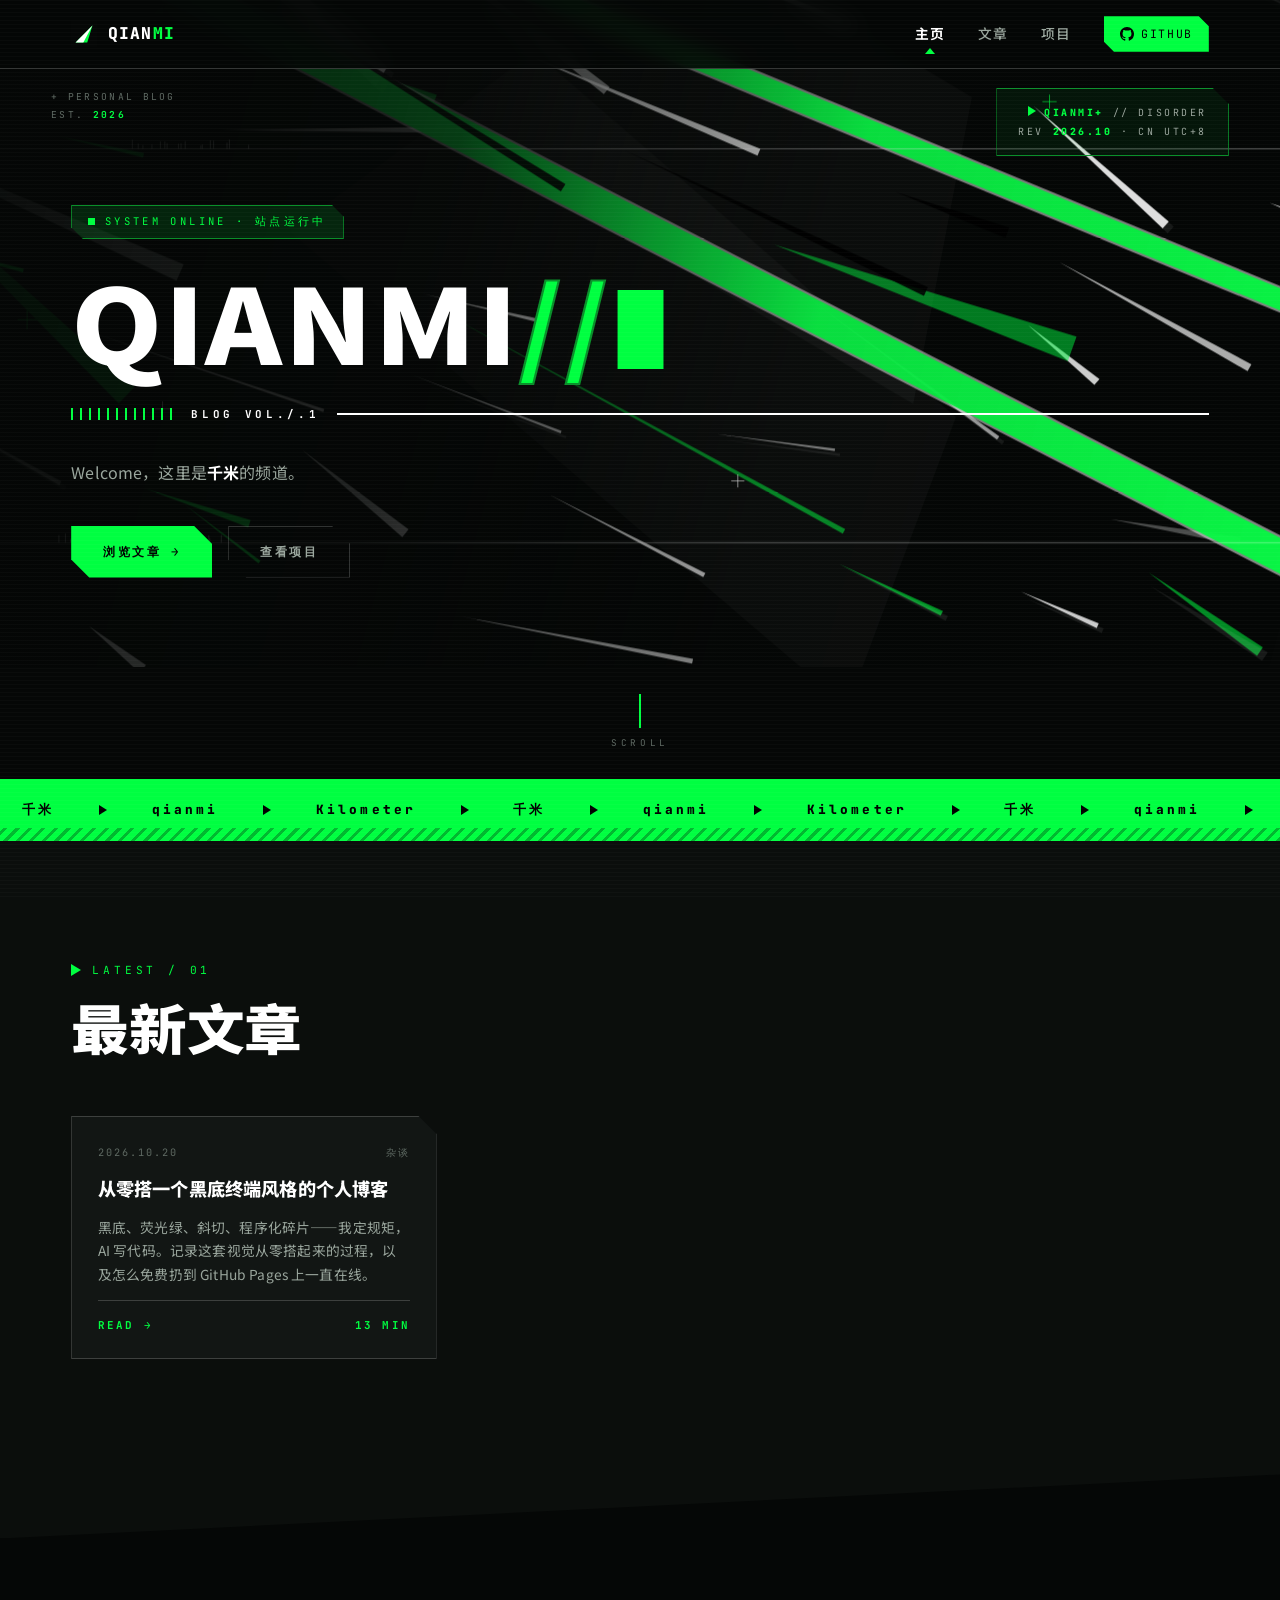
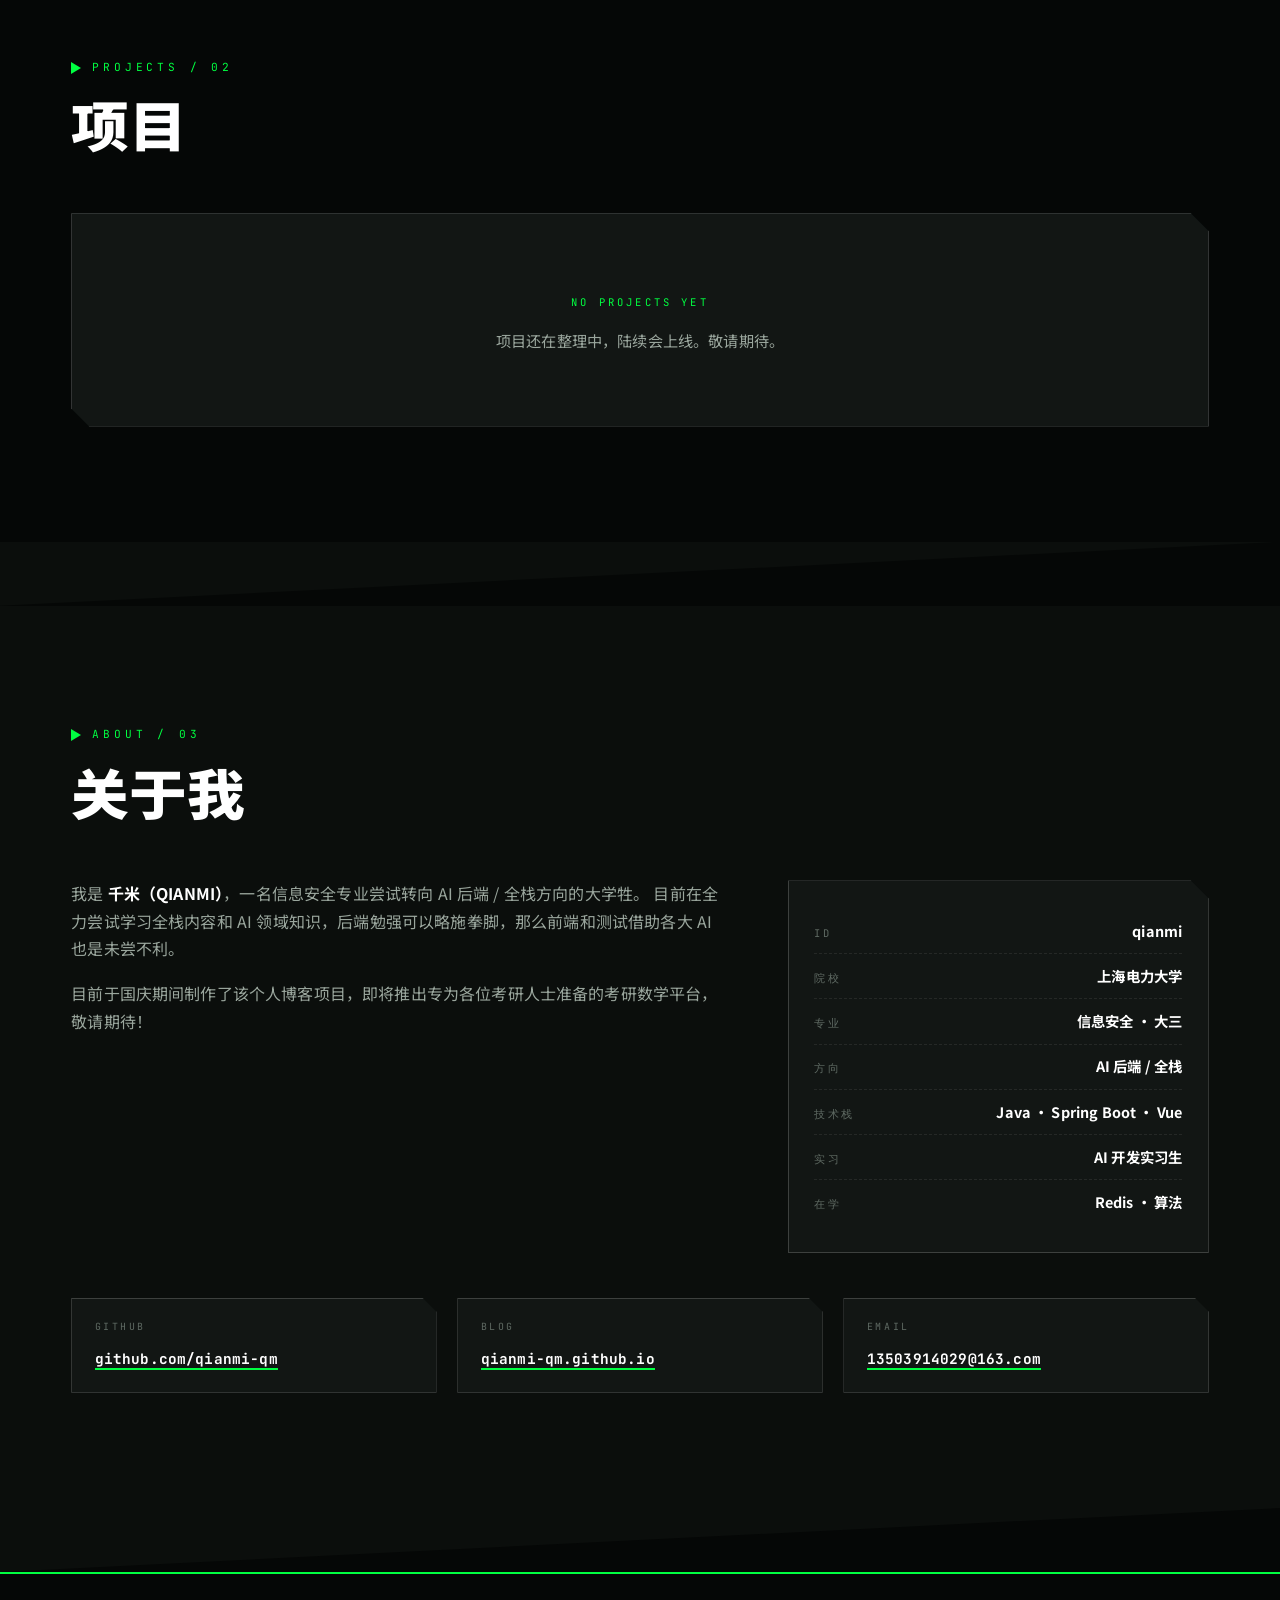
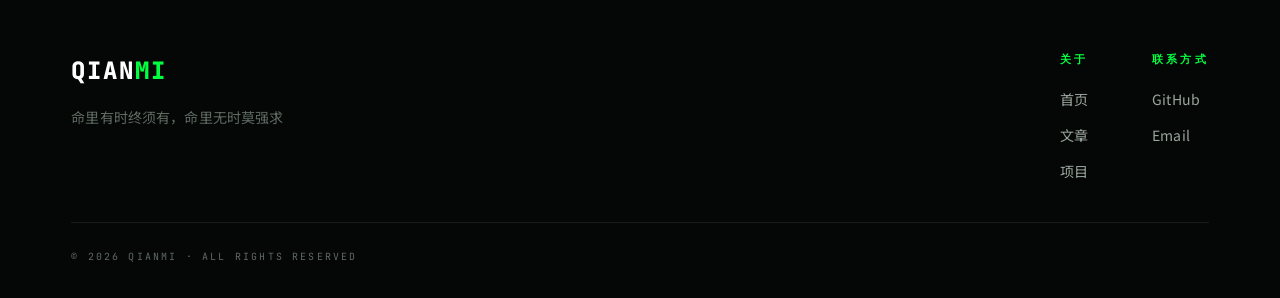
==== commit 4985e5ba: "post: 新增文章《从零搭一个黑底终端风格的个人博客》并接入首页与归档" ====
--- a/index.html
+++ b/index.html
@@ -1,4 +1,4 @@
-﻿<!DOCTYPE html>
+<!DOCTYPE html>
 <html lang="zh-CN">
 <head>
 <meta charset="UTF-8">
@@ -115,9 +115,19 @@
       <h2 class="sec__title">最新文章</h2>
     </div>
 
-    <div class="empty-state reveal">
-      <span class="tech-label tech-label--neon">No posts yet</span>
-      <p>还没有发布任何文章。第一篇正在路上，敬请期待。</p>
+    <div class="post-grid">
+      <a class="post-tile reveal" href="posts/moss-blog-build.html" data-delay="0">
+        <div class="post-tile__top">
+          <span>2026.10.20</span>
+          <span>杂谈</span>
+        </div>
+        <h3 class="post-tile__title">从零搭一个黑底终端风格的个人博客</h3>
+        <p class="post-tile__excerpt">黑底、荧光绿、斜切、程序化碎片——我定规矩，AI 写代码。记录这套视觉从零搭起来的过程，以及怎么免费扔到 GitHub Pages 上一直在线。</p>
+        <div class="post-tile__foot">
+          <span>Read →</span>
+          <span>13 min</span>
+        </div>
+      </a>
     </div>
   </div>
 </section>
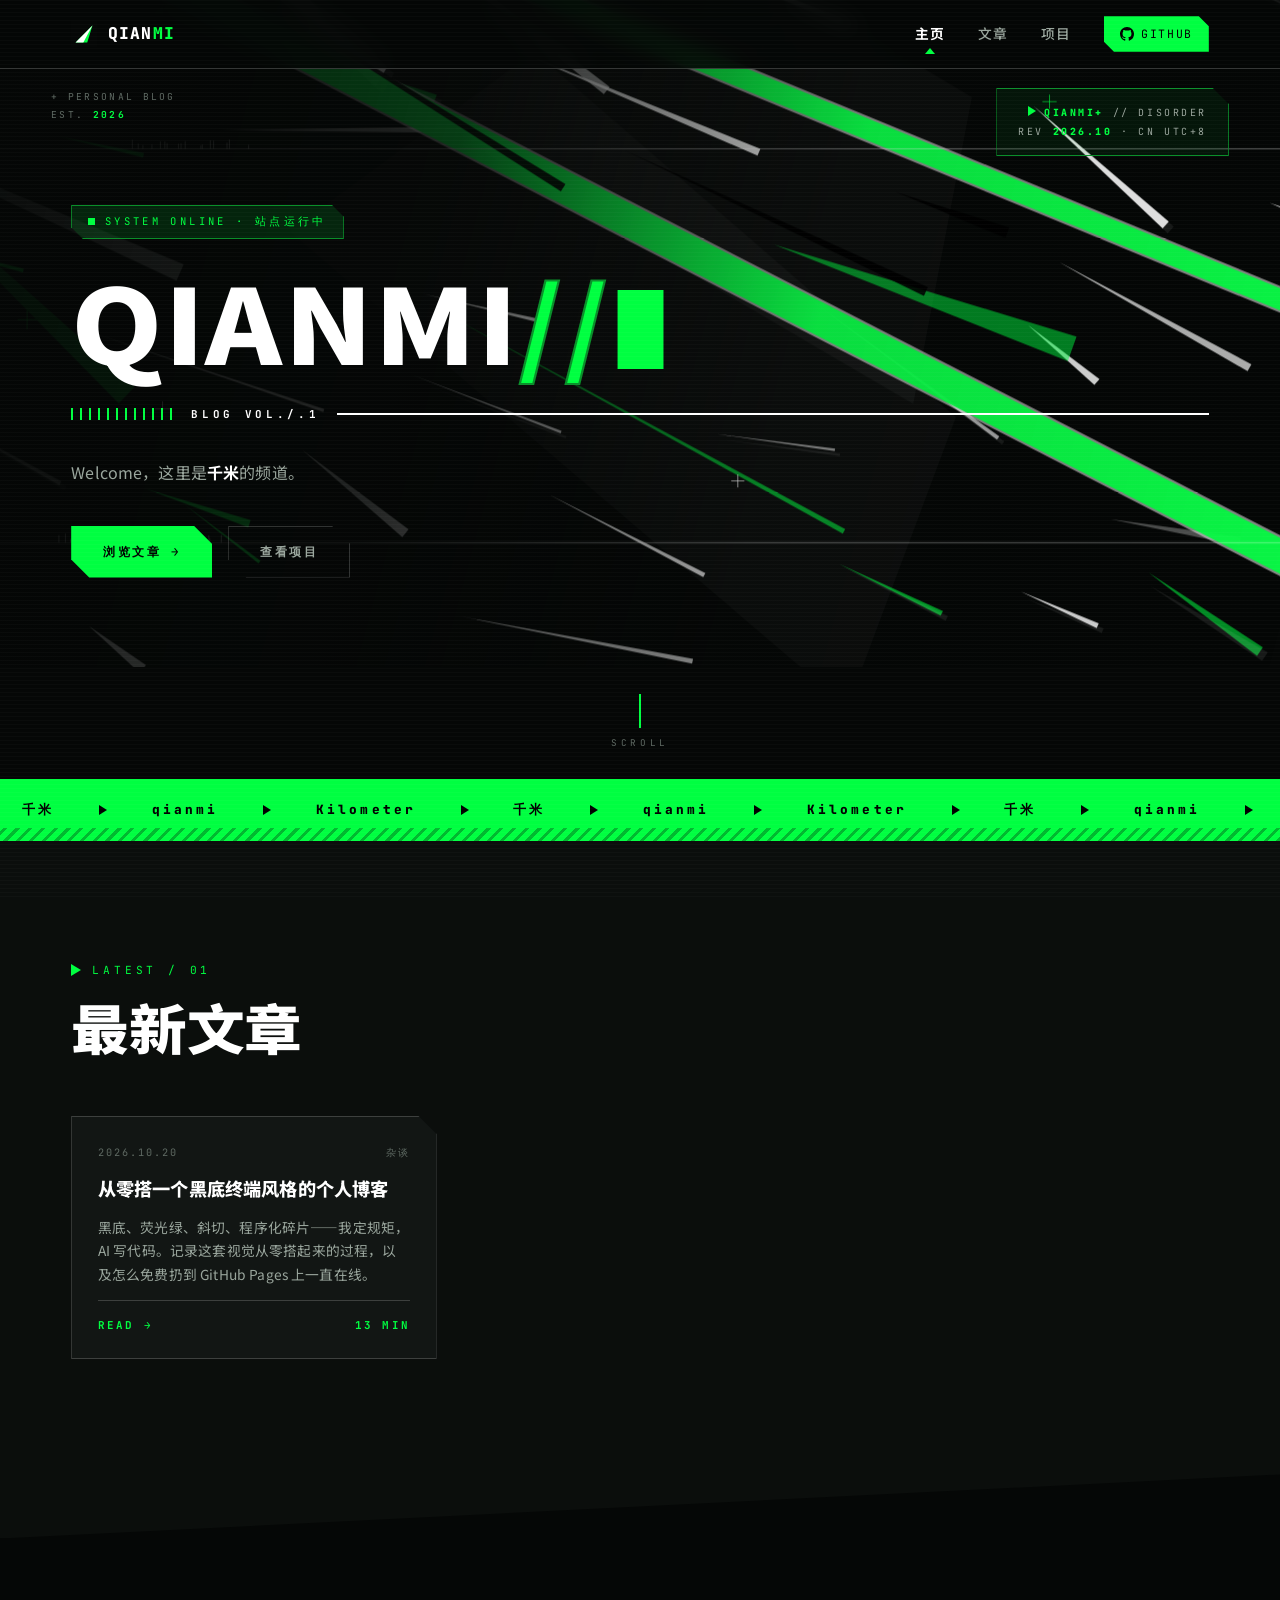
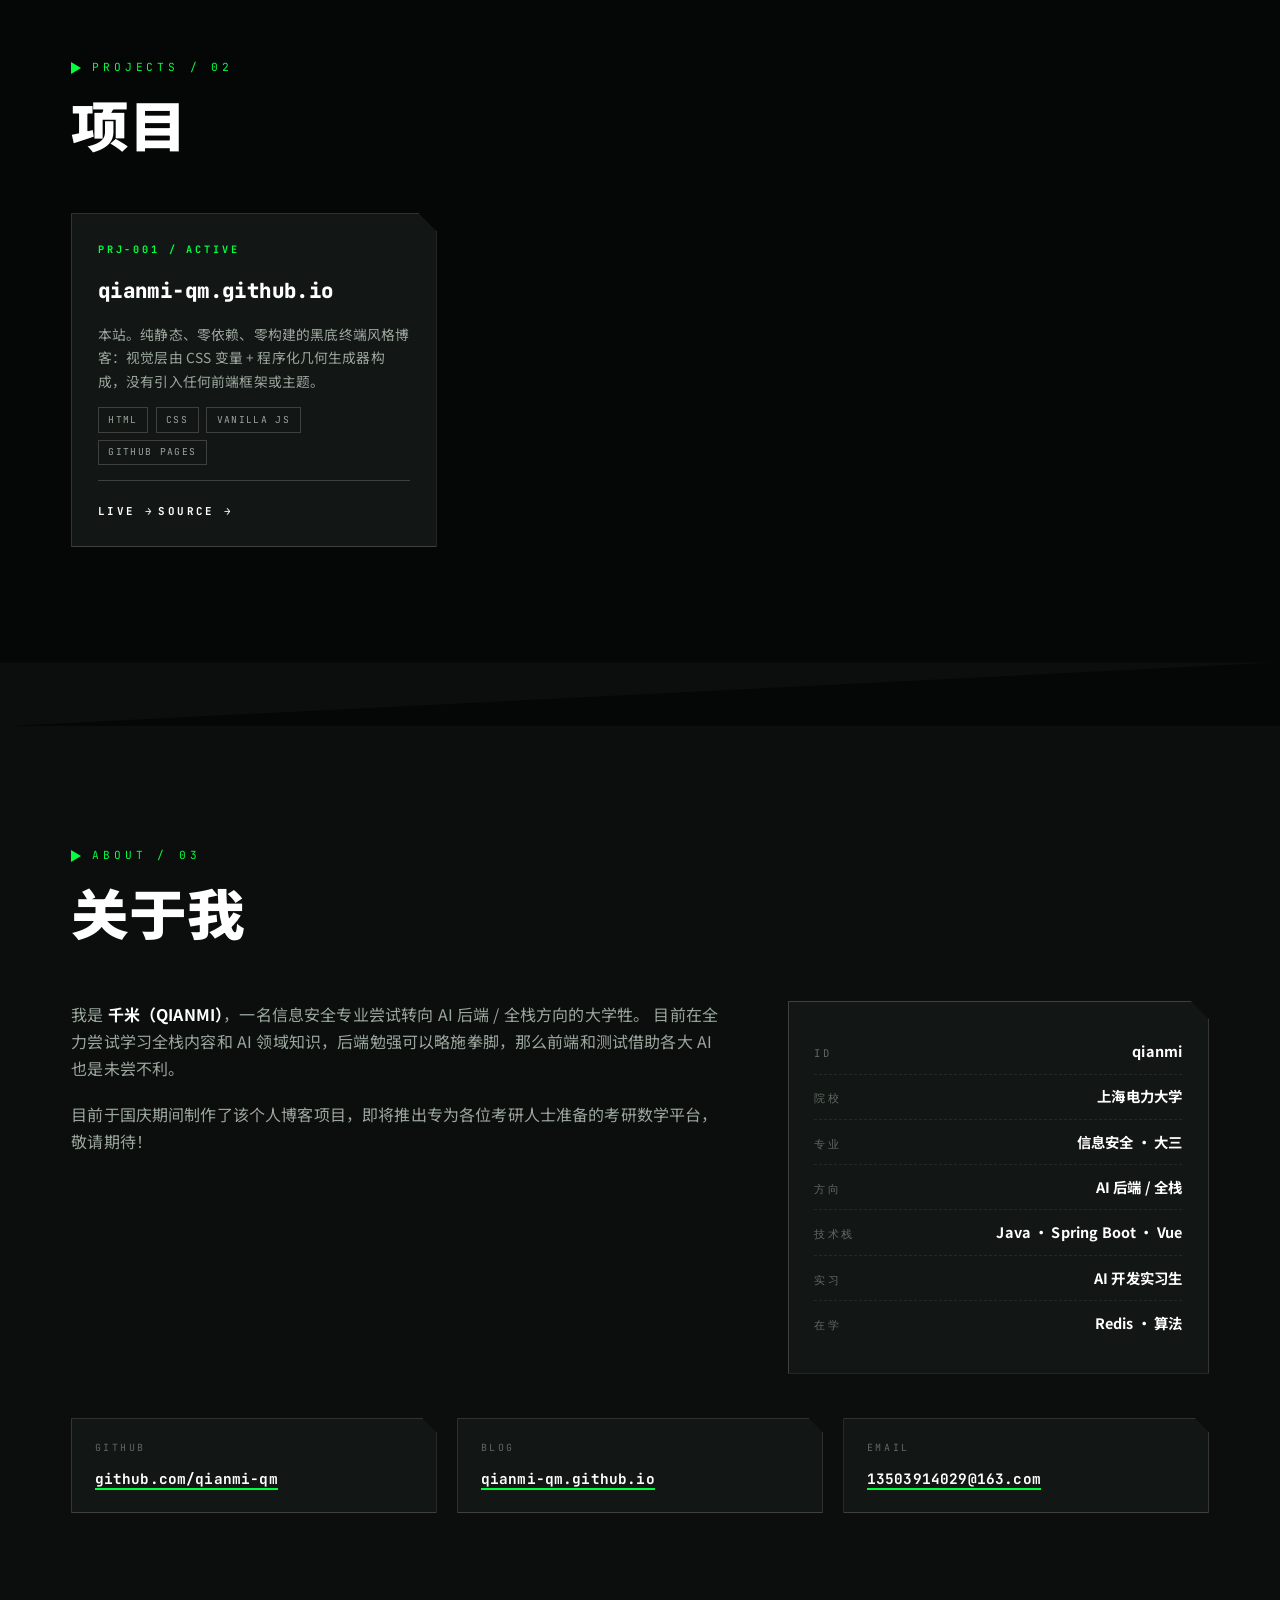
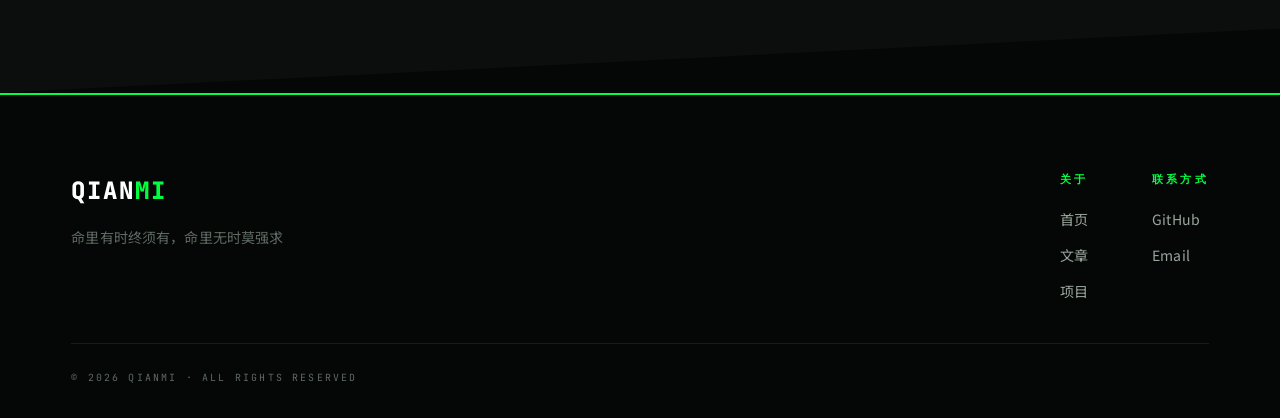
==== commit 4b9c9dff: "feat: 项目页与首页新增「个人博客」项目展示" ====
--- a/index.html
+++ b/index.html
@@ -142,9 +142,22 @@
       <h2 class="sec__title">项目</h2>
     </div>
 
-    <div class="empty-state reveal">
-      <span class="tech-label tech-label--neon">No projects yet</span>
-      <p>项目还在整理中，陆续会上线。敬请期待。</p>
+    <div class="proj-grid">
+      <article class="proj-card reveal" data-delay="0">
+        <span class="proj-card__id">PRJ-001 / ACTIVE</span>
+        <h3 class="proj-card__name">qianmi-qm.github.io</h3>
+        <p class="proj-card__desc">
+          本站。纯静态、零依赖、零构建的黑底终端风格博客：视觉层由 CSS 变量 +
+          程序化几何生成器构成，没有引入任何前端框架或主题。
+        </p>
+        <div class="proj-card__stack">
+          <span>HTML</span><span>CSS</span><span>Vanilla JS</span><span>GitHub Pages</span>
+        </div>
+        <div class="proj-card__links">
+          <a href="https://qianmi-qm.github.io" target="_blank" rel="noopener">Live →</a>
+          <a href="https://github.com/qianmi-qm/qianmi-qm.github.io" target="_blank" rel="noopener">Source →</a>
+        </div>
+      </article>
     </div>
   </div>
 </section>
